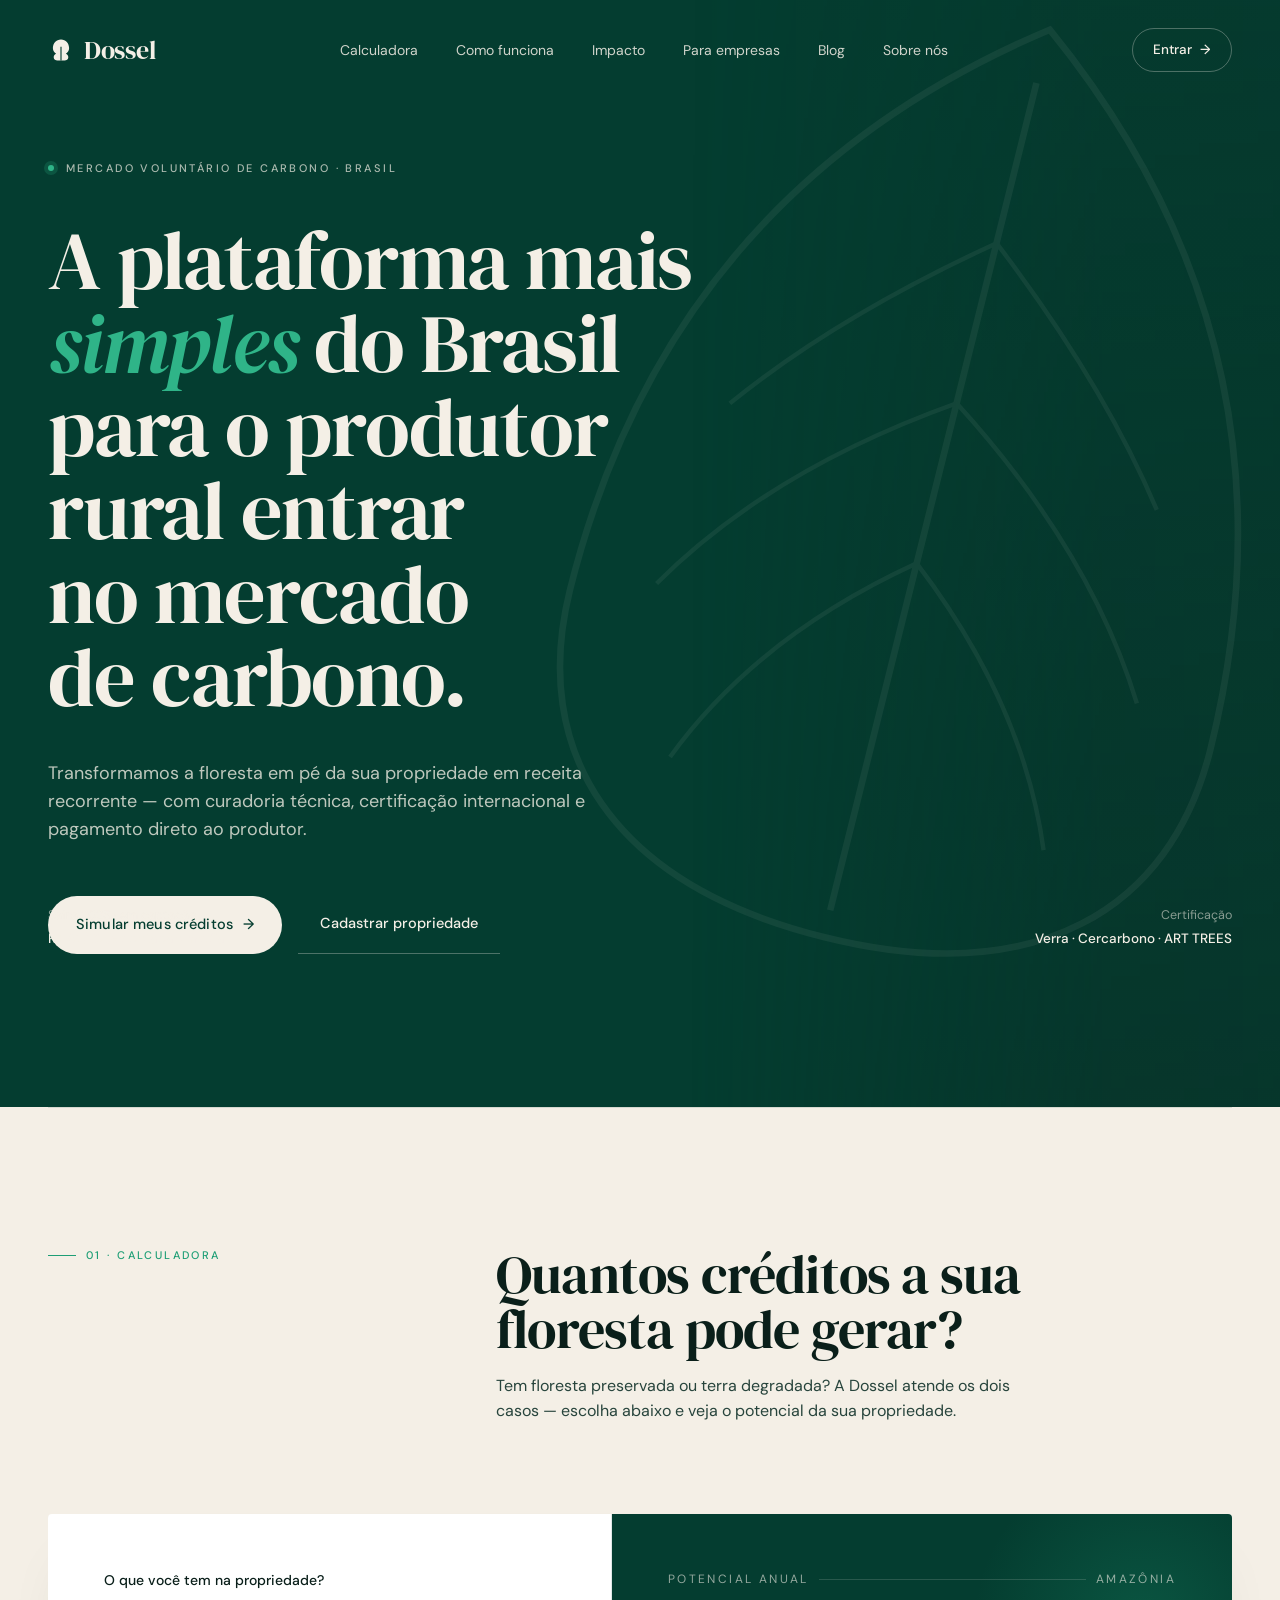
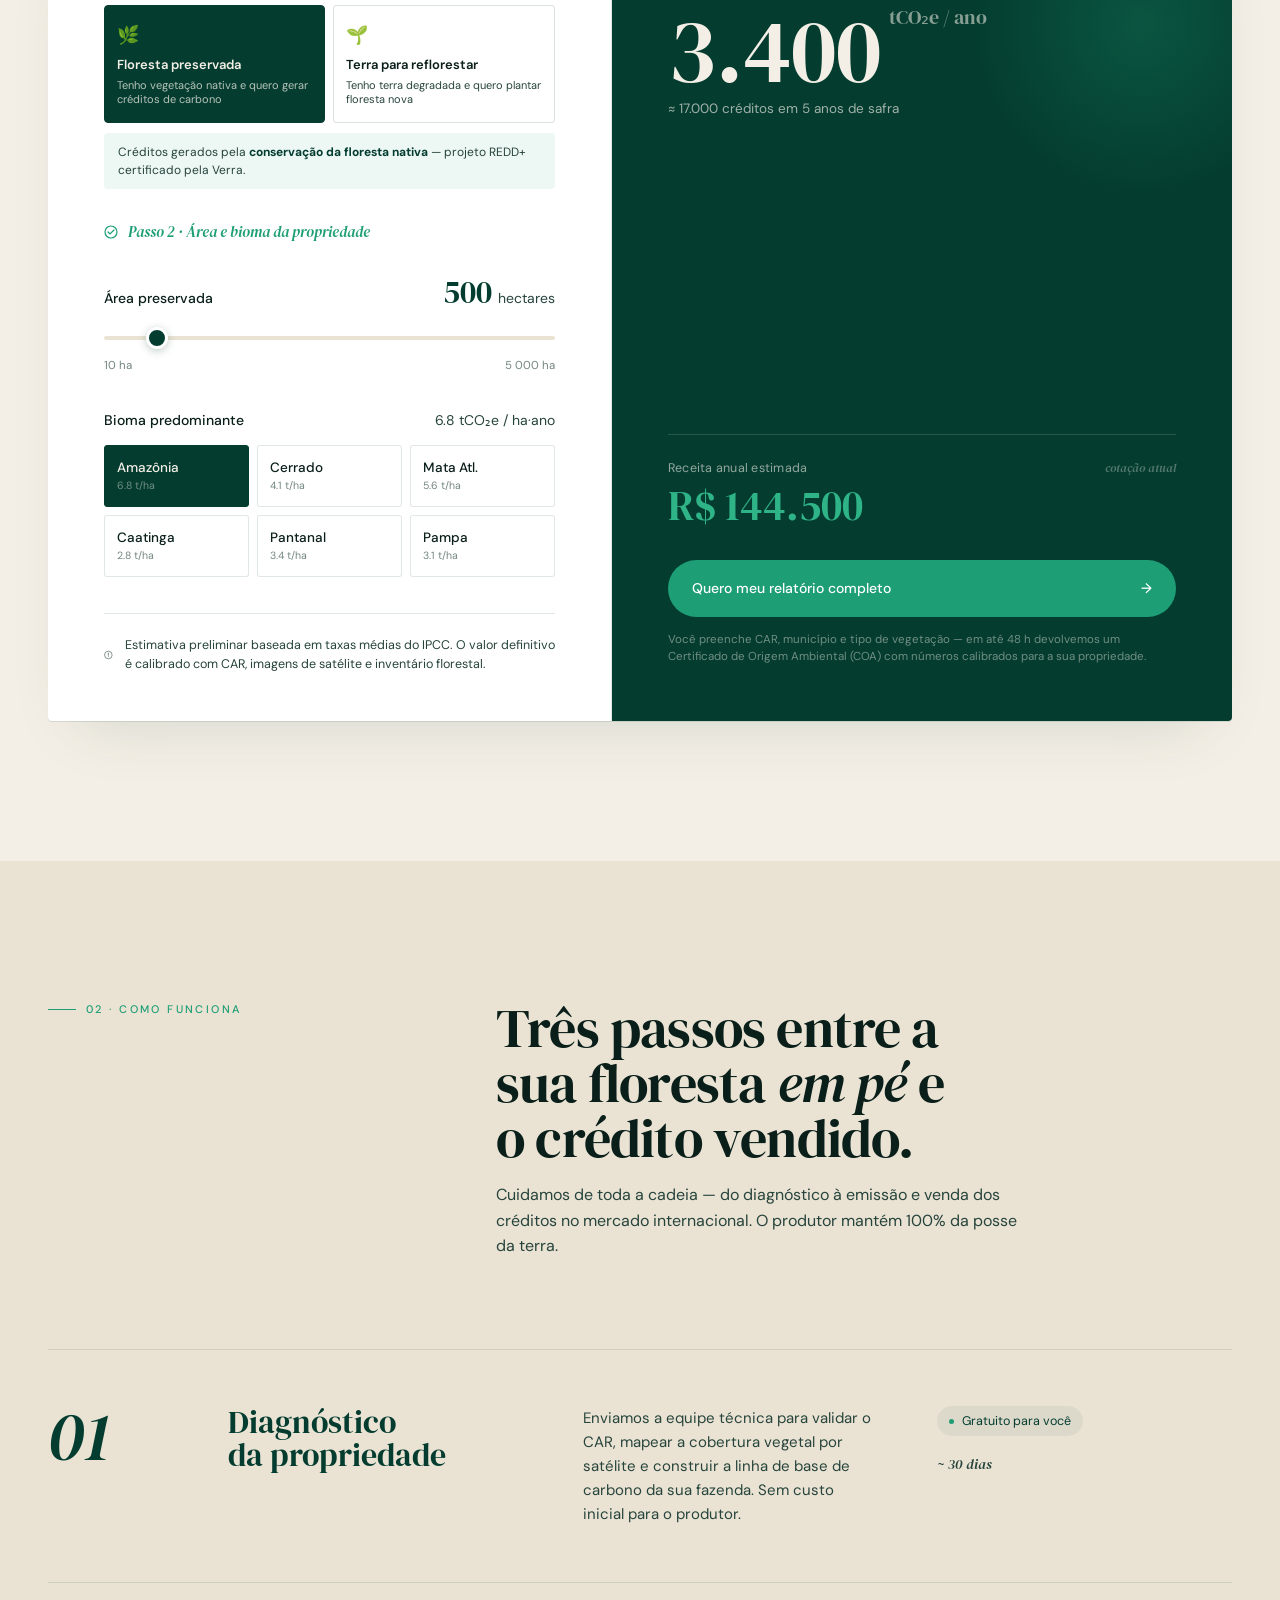
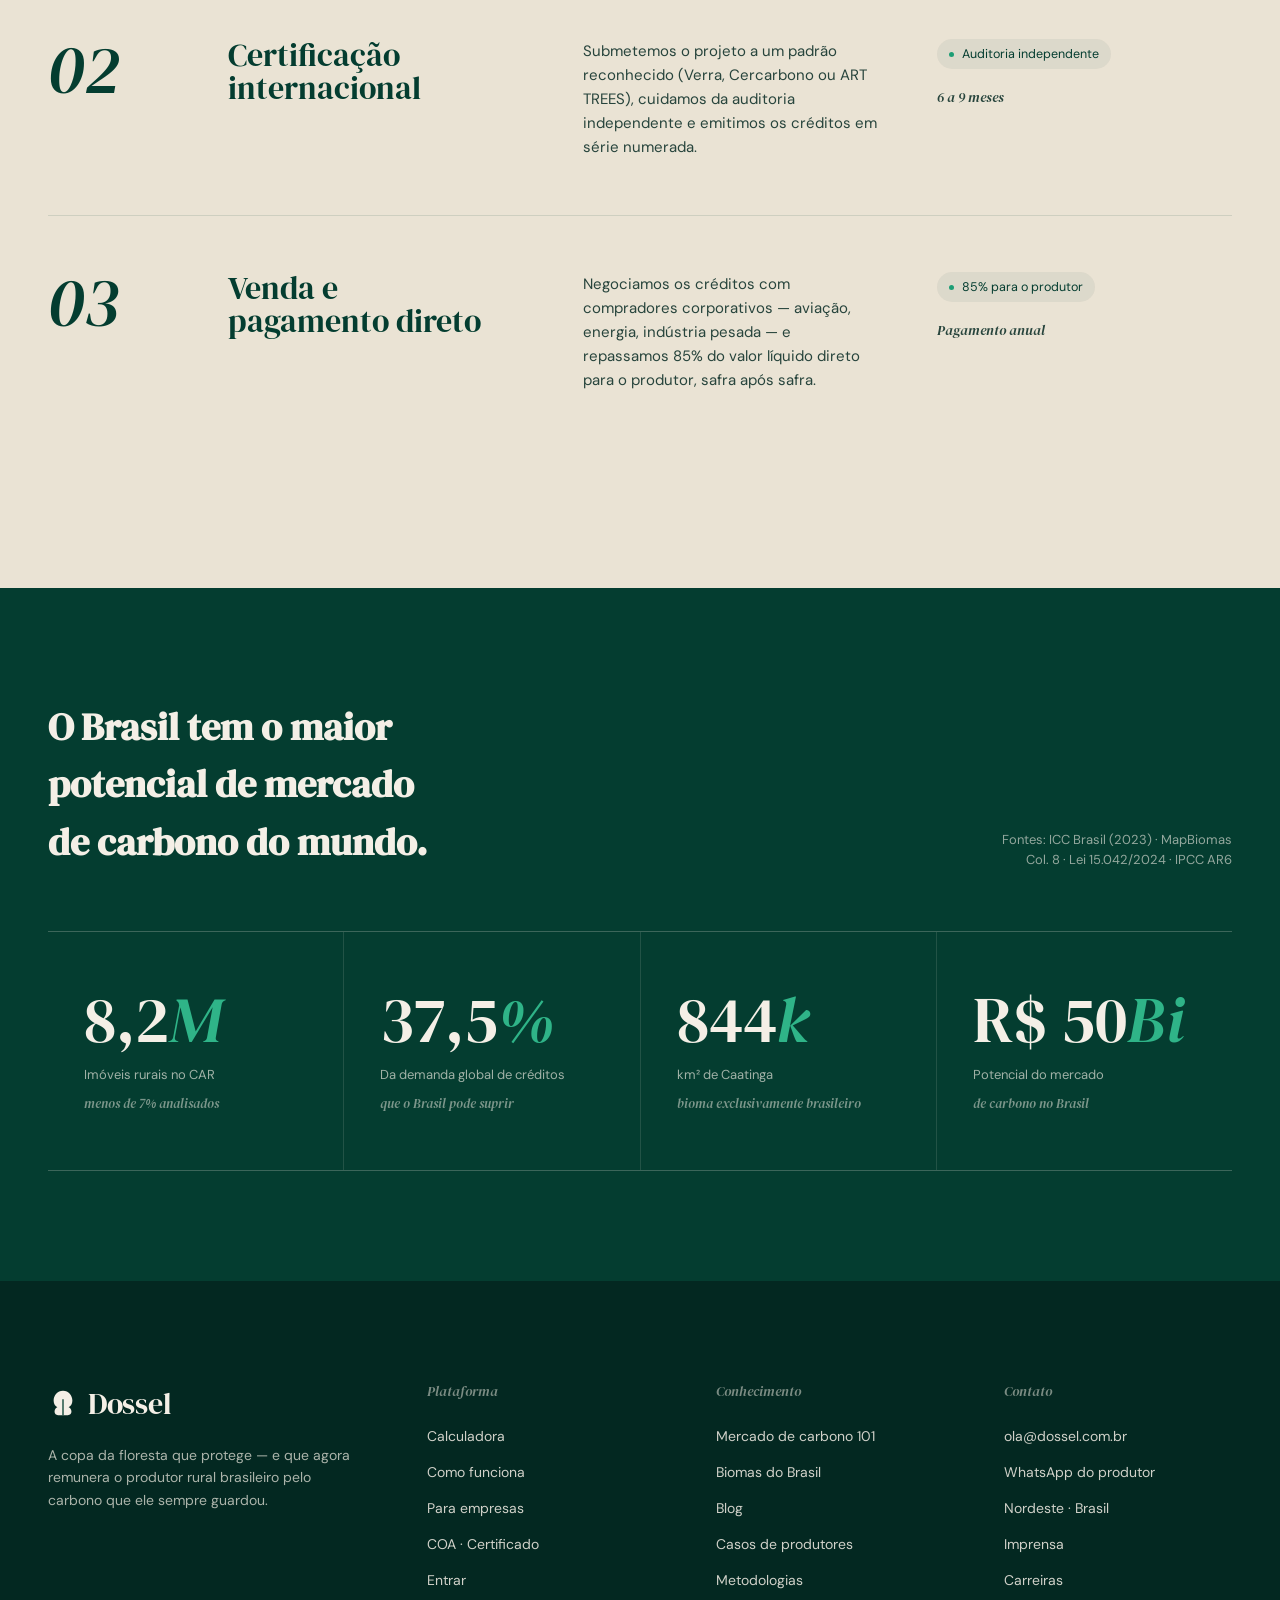
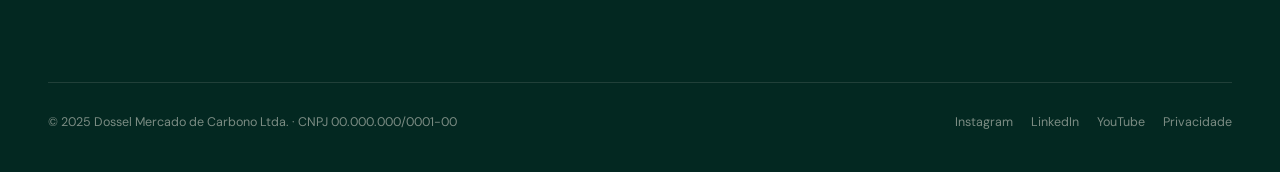
==== index.html @ 740c4f22 "primeiro commit — site completo Dossel" ====
<!doctype html>
<html lang="pt-BR">
  <head>
    <meta charset="utf-8" />
    <meta name="viewport" content="width=device-width,initial-scale=1" />
    <title>Dossel — Mercado de carbono para o produtor rural</title>
    <link rel="preconnect" href="https://fonts.googleapis.com" />
    <link rel="preconnect" href="https://fonts.gstatic.com" crossorigin />
    <link
      href="https://fonts.googleapis.com/css2?family=DM+Serif+Display:ital@0;1&family=DM+Sans:ital,wght@0,300;0,400;0,500;0,600;0,700;1,400&display=swap"
      rel="stylesheet"
    />
    <style>
      :root {
        --forest: #043d30;
        --forest-deep: #032821;
        --moss: #1d9e75;
        --moss-soft: #2fb488;
        --paper: #f4efe6;
        --paper-warm: #eae3d4;
        --ink: #0a1f1a;
        --ink-soft: #27443c;
        --hair: rgba(4, 61, 48, 0.12);
        --hair-light: rgba(244, 239, 230, 0.18);
      }
      * {
        box-sizing: border-box;
        margin: 0;
        padding: 0;
      }
      html,
      body {
        background: var(--paper);
        color: var(--ink);
        font-family: "DM Sans", system-ui, sans-serif;
        -webkit-font-smoothing: antialiased;
        font-size: 16px;
        line-height: 1.5;
      }
      img {
        max-width: 100%;
        display: block;
      }
      a {
        color: inherit;
        text-decoration: none;
      }
      button {
        font: inherit;
        cursor: pointer;
        border: none;
        background: none;
        color: inherit;
      }
      input,
      select {
        font: inherit;
        color: inherit;
      }

      .serif {
        font-family: "DM Serif Display", Georgia, serif;
        font-weight: 400;
        letter-spacing: -0.015em;
        line-height: 1.02;
      }
      .italic {
        font-style: italic;
      }
      .overline {
        font-family: "DM Serif Display", serif;
        font-style: italic;
        font-size: 13px;
        letter-spacing: 0.02em;
        color: var(--ink-soft);
        font-weight: 400;
      }
      .overline-light {
        color: rgba(244, 239, 230, 0.65);
      }
      .eyebrow {
        font-size: 11px;
        letter-spacing: 0.22em;
        text-transform: uppercase;
        font-weight: 500;
      }

      .container {
        max-width: 1280px;
        margin: 0 auto;
        padding: 0 48px;
      }
      @media (max-width: 768px) {
        .container {
          padding: 0 24px;
        }
      }

      /* ─────────── NAV ─────────── */
      nav.top {
        position: absolute;
        top: 0;
        left: 0;
        right: 0;
        z-index: 10;
        padding: 28px 0;
      }
      nav.top .row {
        display: flex;
        align-items: center;
        justify-content: space-between;
        color: var(--paper);
      }
      .brand {
        display: flex;
        align-items: center;
        gap: 10px;
        font-family: "DM Serif Display", serif;
        font-size: 26px;
        letter-spacing: -0.01em;
      }
      .brand svg {
        display: block;
      }
      .nav-links {
        display: flex;
        gap: 38px;
        font-size: 14px;
        font-weight: 400;
        color: rgba(244, 239, 230, 0.85);
      }
      .nav-links a:hover {
        color: var(--paper);
      }
      .nav-cta {
        display: inline-flex;
        align-items: center;
        gap: 8px;
        padding: 11px 20px;
        border: 1px solid rgba(244, 239, 230, 0.3);
        border-radius: 999px;
        font-size: 13.5px;
        font-weight: 500;
        transition: all 0.2s;
      }
      .nav-cta:hover {
        background: var(--paper);
        color: var(--forest);
        border-color: var(--paper);
      }
      @media (max-width: 900px) {
        .nav-links {
          display: none;
        }
      }

      /* ─────────── HERO ─────────── */
      .hero {
        position: relative;
        background: var(--forest);
        color: var(--paper);
        overflow: hidden;
        min-height: 780px;
        padding: 160px 0 110px;
      }
      .hero-leaf {
        position: absolute;
        top: -40px;
        right: -200px;
        width: 1100px;
        height: 1100px;
        opacity: 0.06;
        pointer-events: none;
        transform: rotate(14deg);
      }
      .hero-photo {
        position: absolute;
        right: 0;
        top: 0;
        bottom: 0;
        width: 46%;
        background-image: url("https://images.unsplash.com/photo-1516026672322-bc52d61a55d5?auto=format&fit=crop&w=1400&q=80");
        background-size: cover;
        background-position: center;
        mask-image: linear-gradient(
          90deg,
          transparent 0%,
          rgba(0, 0, 0, 0.35) 25%,
          rgba(0, 0, 0, 0.9) 70%,
          rgba(0, 0, 0, 0.95) 100%
        );
        -webkit-mask-image: linear-gradient(
          90deg,
          transparent 0%,
          rgba(0, 0, 0, 0.35) 25%,
          rgba(0, 0, 0, 0.9) 70%,
          rgba(0, 0, 0, 0.95) 100%
        );
        filter: saturate(0.85) brightness(0.82);
      }
      .hero-photo::after {
        content: "";
        position: absolute;
        inset: 0;
        background: linear-gradient(
          180deg,
          rgba(4, 61, 48, 0.2) 0%,
          rgba(4, 61, 48, 0.55) 100%
        );
      }
      .hero .container {
        position: relative;
        z-index: 2;
      }
      .hero-eyebrow {
        display: flex;
        align-items: center;
        gap: 12px;
        color: rgba(244, 239, 230, 0.7);
        margin-bottom: 42px;
      }
      .hero-eyebrow .dot {
        width: 6px;
        height: 6px;
        border-radius: 50%;
        background: var(--moss-soft);
        box-shadow: 0 0 0 4px rgba(47, 180, 136, 0.2);
      }
      .hero h1 {
        font-size: clamp(44px, 6.4vw, 96px);
        max-width: 16ch;
        text-wrap: balance;
        margin-bottom: 40px;
      }
      .hero h1 em {
        font-style: italic;
        color: var(--moss-soft);
        font-weight: 400;
      }
      .hero-sub {
        max-width: 46ch;
        font-size: 18px;
        line-height: 1.55;
        color: rgba(244, 239, 230, 0.78);
        margin-bottom: 52px;
      }
      .hero-cta-row {
        display: flex;
        gap: 16px;
        align-items: center;
        flex-wrap: wrap;
      }
      .btn-primary {
        display: inline-flex;
        align-items: center;
        gap: 10px;
        background: var(--paper);
        color: var(--forest);
        padding: 18px 28px;
        border-radius: 999px;
        font-size: 14.5px;
        font-weight: 500;
        letter-spacing: 0.01em;
        transition:
          transform 0.2s,
          background 0.2s;
      }
      .btn-primary:hover {
        background: #fff;
        transform: translateY(-1px);
      }
      .btn-ghost {
        display: inline-flex;
        align-items: center;
        gap: 10px;
        padding: 18px 22px;
        color: var(--paper);
        font-size: 14.5px;
        font-weight: 500;
        border-bottom: 1px solid rgba(244, 239, 230, 0.3);
        border-radius: 0;
      }
      .btn-ghost:hover {
        border-bottom-color: var(--paper);
      }

      .hero-meta {
        position: absolute;
        bottom: 48px;
        left: 0;
        right: 0;
        display: flex;
        justify-content: space-between;
        align-items: flex-end;
        color: rgba(244, 239, 230, 0.55);
        font-size: 12.5px;
        z-index: 2;
      }
      .hero-meta .col {
        display: flex;
        flex-direction: column;
        gap: 4px;
      }
      .hero-meta b {
        color: var(--paper);
        font-weight: 500;
        font-size: 13.5px;
      }

      /* ─────────── SECTION CHROME ─────────── */
      section {
        padding: 140px 0;
        position: relative;
      }
      .section-head {
        display: grid;
        grid-template-columns: 1fr 2fr;
        gap: 80px;
        margin-bottom: 90px;
        align-items: start;
      }
      .section-head .eyebrow {
        color: var(--moss);
        display: flex;
        align-items: center;
        gap: 10px;
      }
      .section-head .eyebrow::before {
        content: "";
        width: 28px;
        height: 1px;
        background: var(--moss);
      }
      .section-head h2 {
        font-size: clamp(36px, 4.2vw, 58px);
        max-width: 20ch;
        text-wrap: balance;
      }
      .section-head p {
        color: var(--ink-soft);
        font-size: 16px;
        line-height: 1.6;
        max-width: 48ch;
        margin-top: 16px;
      }
      @media (max-width: 860px) {
        .section-head {
          grid-template-columns: 1fr;
          gap: 24px;
        }
      }

      /* ─────────── CALCULATOR ─────────── */
      .calc-wrap {
        background: var(--paper);
        position: relative;
      }
      .calc-wrap::before {
        content: "";
        position: absolute;
        top: 0;
        left: 48px;
        right: 48px;
        height: 1px;
        background: var(--hair);
      }
      .calc {
        display: grid;
        grid-template-columns: 1fr 1.1fr;
        gap: 0;
        background: #fff;
        border-radius: 4px;
        overflow: hidden;
        box-shadow:
          0 1px 0 var(--hair),
          0 30px 60px -30px rgba(4, 61, 48, 0.15);
      }
      .calc-inputs {
        padding: 56px 56px 48px;
        border-right: 1px solid var(--hair);
      }
      .calc-inputs .step {
        display: flex;
        align-items: center;
        gap: 10px;
        color: var(--moss);
        margin-bottom: 32px;
      }
      .calc-inputs .step span {
        font-family: "DM Serif Display", serif;
        font-style: italic;
        font-size: 15px;
      }

      .field {
        margin-bottom: 36px;
      }
      .field label {
        display: flex;
        justify-content: space-between;
        align-items: baseline;
        margin-bottom: 14px;
      }
      .field label .name {
        font-size: 14px;
        color: var(--ink);
        font-weight: 500;
      }
      .field label .val {
        font-family: "DM Serif Display", serif;
        font-size: 32px;
        color: var(--forest);
        line-height: 1;
      }
      .field label .val small {
        font-size: 14px;
        color: var(--ink-soft);
        margin-left: 6px;
        font-family: "DM Sans", sans-serif;
        font-weight: 400;
      }

      input[type="range"] {
        -webkit-appearance: none;
        appearance: none;
        width: 100%;
        height: 4px;
        background: var(--paper-warm);
        border-radius: 999px;
        outline: none;
      }
      input[type="range"]::-webkit-slider-thumb {
        -webkit-appearance: none;
        appearance: none;
        width: 22px;
        height: 22px;
        border-radius: 50%;
        background: var(--forest);
        border: 3px solid #fff;
        box-shadow: 0 2px 8px rgba(4, 61, 48, 0.25);
        cursor: pointer;
        transition: transform 0.15s;
      }
      input[type="range"]::-webkit-slider-thumb:hover {
        transform: scale(1.1);
      }
      input[type="range"]::-moz-range-thumb {
        width: 22px;
        height: 22px;
        border-radius: 50%;
        background: var(--forest);
        border: 3px solid #fff;
        box-shadow: 0 2px 8px rgba(4, 61, 48, 0.25);
        cursor: pointer;
      }

      .bioma-grid {
        display: grid;
        grid-template-columns: repeat(3, 1fr);
        gap: 8px;
      }
      .bioma {
        padding: 14px 12px;
        border: 1px solid var(--hair);
        border-radius: 3px;
        text-align: left;
        font-size: 13px;
        color: var(--ink-soft);
        display: flex;
        flex-direction: column;
        gap: 6px;
        align-items: flex-start;
        line-height: 1.2;
        transition: all 0.15s;
        background: #fff;
      }
      .bioma .nm {
        font-weight: 500;
        color: var(--ink);
        font-size: 13.5px;
        line-height: 1.15;
      }
      .bioma .rt {
        font-size: 10.5px;
        color: var(--ink-soft);
        opacity: 0.65;
        line-height: 1;
      }
      .bioma:hover {
        border-color: var(--forest);
      }
      .bioma.active {
        background: var(--forest);
        color: var(--paper);
        border-color: var(--forest);
      }
      .bioma.active .nm {
        color: var(--paper);
      }
      .bioma.active .rt {
        color: rgba(244, 239, 230, 0.7);
      }

      .calc-result {
        padding: 56px;
        background: var(--forest);
        color: var(--paper);
        display: flex;
        flex-direction: column;
        justify-content: space-between;
        position: relative;
        overflow: hidden;
      }
      .calc-result::before {
        content: "";
        position: absolute;
        top: -60px;
        right: -80px;
        width: 340px;
        height: 340px;
        border-radius: 50%;
        background: radial-gradient(
          circle,
          rgba(29, 158, 117, 0.25) 0%,
          transparent 70%
        );
      }
      .result-label {
        display: flex;
        align-items: center;
        gap: 10px;
        color: rgba(244, 239, 230, 0.6);
        font-size: 12px;
        letter-spacing: 0.2em;
        text-transform: uppercase;
        margin-bottom: 20px;
        position: relative;
      }
      .result-label .ln {
        flex: 1;
        height: 1px;
        background: rgba(244, 239, 230, 0.15);
      }
      .big-num {
        font-family: "DM Serif Display", serif;
        font-size: clamp(64px, 7vw, 104px);
        line-height: 0.95;
        margin-bottom: 6px;
        position: relative;
      }
      .big-num .unit {
        font-size: 20px;
        color: rgba(244, 239, 230, 0.55);
        margin-left: 8px;
        vertical-align: top;
        letter-spacing: 0;
      }
      .result-sub {
        font-size: 13.5px;
        color: rgba(244, 239, 230, 0.65);
        margin-bottom: 40px;
        position: relative;
      }
      .result-revenue {
        border-top: 1px solid rgba(244, 239, 230, 0.15);
        padding-top: 24px;
        margin-bottom: 32px;
        position: relative;
        display: flex;
        flex-direction: column;
        gap: 4px;
      }
      .result-revenue .k {
        font-size: 12.5px;
        color: rgba(244, 239, 230, 0.6);
        letter-spacing: 0.02em;
        display: flex;
        justify-content: space-between;
        align-items: baseline;
        gap: 12px;
      }
      .result-revenue .k em {
        font-family: "DM Serif Display", serif;
        font-style: italic;
        opacity: 0.55;
        font-size: 12px;
        letter-spacing: 0;
      }
      .result-revenue .v {
        font-family: "DM Serif Display", serif;
        font-size: 42px;
        color: var(--moss-soft);
        white-space: nowrap;
        line-height: 1.1;
      }
      .result-cta {
        display: flex;
        align-items: center;
        justify-content: space-between;
        padding: 18px 24px;
        background: var(--moss);
        color: #fff;
        border-radius: 999px;
        font-size: 14px;
        font-weight: 500;
        transition: all 0.2s;
        position: relative;
      }
      .result-cta:hover {
        background: var(--moss-soft);
      }
      .result-cta .arrow {
        transition: transform 0.2s;
      }
      .result-cta:hover .arrow {
        transform: translateX(4px);
      }
      .result-note {
        font-size: 11.5px;
        color: rgba(244, 239, 230, 0.45);
        margin-top: 14px;
        position: relative;
        line-height: 1.5;
      }

      @media (max-width: 860px) {
        .calc {
          grid-template-columns: 1fr;
        }
        .calc-inputs {
          border-right: none;
          border-bottom: 1px solid var(--hair);
          padding: 40px;
        }
        .calc-result {
          padding: 40px;
        }
      }

      /* ─────────── HOW IT WORKS ─────────── */
      .how {
        background: var(--paper-warm);
        color: var(--ink);
      }
      .steps {
        border-top: 1px solid var(--hair);
      }
      .step-row {
        display: grid;
        grid-template-columns: 120px 1fr 1fr 1fr;
        gap: 60px;
        padding: 56px 0;
        border-bottom: 1px solid var(--hair);
        align-items: start;
      }
      .step-num {
        font-family: "DM Serif Display", serif;
        font-size: 68px;
        color: var(--forest);
        line-height: 0.9;
        font-style: italic;
      }
      .step-title {
        font-family: "DM Serif Display", serif;
        font-size: 32px;
        line-height: 1.05;
        color: var(--forest);
        text-wrap: balance;
      }
      .step-body {
        color: var(--ink-soft);
        font-size: 15px;
        line-height: 1.6;
        max-width: 42ch;
      }
      .step-meta {
        display: flex;
        flex-direction: column;
        gap: 14px;
      }
      .step-meta .chip {
        display: inline-flex;
        align-items: center;
        gap: 8px;
        font-size: 12.5px;
        color: var(--forest);
        padding: 6px 12px;
        background: rgba(4, 61, 48, 0.06);
        border-radius: 999px;
        align-self: flex-start;
      }
      .step-meta .chip .dt {
        width: 5px;
        height: 5px;
        border-radius: 50%;
        background: var(--moss);
      }
      .step-meta .duration {
        font-family: "DM Serif Display", serif;
        font-style: italic;
        color: var(--ink-soft);
        font-size: 14px;
        margin-top: 4px;
      }
      @media (max-width: 900px) {
        .step-row {
          grid-template-columns: 80px 1fr;
          gap: 24px;
          padding: 40px 0;
        }
        .step-num {
          font-size: 54px;
        }
        .step-body,
        .step-meta {
          grid-column: 2;
        }
      }

      /* ─────────── STATS ─────────── */
      .stats {
        background: var(--forest);
        color: var(--paper);
        padding: 110px 0;
      }
      .stats .inner {
        display: grid;
        grid-template-columns: repeat(4, 1fr);
        gap: 1px;
        background: rgba(244, 239, 230, 0.12);
        border-top: 1px solid rgba(244, 239, 230, 0.12);
        border-bottom: 1px solid rgba(244, 239, 230, 0.12);
      }
      .stat {
        padding: 56px 36px;
        background: var(--forest);
        display: flex;
        flex-direction: column;
        gap: 8px;
      }
      .stat .num {
        font-family: "DM Serif Display", serif;
        font-size: clamp(48px, 5vw, 76px);
        line-height: 1;
        color: var(--paper);
      }
      .stat .num .pl {
        color: var(--moss-soft);
        font-style: italic;
      }
      .stat .lbl {
        font-size: 13px;
        color: rgba(244, 239, 230, 0.65);
        margin-top: 6px;
        line-height: 1.45;
      }
      .stat .sub {
        font-family: "DM Serif Display", serif;
        font-style: italic;
        font-size: 13px;
        color: rgba(244, 239, 230, 0.5);
        margin-top: 2px;
      }
      .stats-head {
        display: flex;
        justify-content: space-between;
        align-items: flex-end;
        margin-bottom: 60px;
        color: var(--paper);
      }
      .stats-head h3 {
        font-family: "DM Serif Display", serif;
        font-size: clamp(28px, 3vw, 42px);
        max-width: 20ch;
      }
      .stats-head .right {
        font-size: 13px;
        color: rgba(244, 239, 230, 0.6);
        text-align: right;
        max-width: 28ch;
        line-height: 1.55;
      }
      @media (max-width: 860px) {
        .stats .inner {
          grid-template-columns: repeat(2, 1fr);
        }
        .stats-head {
          flex-direction: column;
          gap: 20px;
          align-items: flex-start;
        }
        .stats-head .right {
          text-align: left;
        }
      }

      /* ─────────── FOOTER ─────────── */
      footer {
        background: var(--forest-deep);
        color: var(--paper);
        padding: 100px 0 40px;
        position: relative;
        overflow: hidden;
      }
      .foot-grid {
        display: grid;
        grid-template-columns: 1.4fr 1fr 1fr 1fr;
        gap: 60px;
        margin-bottom: 90px;
      }
      .foot-grid h5 {
        font-family: "DM Serif Display", serif;
        font-style: italic;
        font-size: 14px;
        color: rgba(244, 239, 230, 0.5);
        margin-bottom: 22px;
        font-weight: 400;
      }
      .foot-grid ul {
        list-style: none;
        display: flex;
        flex-direction: column;
        gap: 12px;
      }
      .foot-grid a {
        font-size: 14px;
        color: rgba(244, 239, 230, 0.85);
      }
      .foot-grid a:hover {
        color: var(--moss-soft);
      }
      .foot-about p {
        font-size: 14px;
        color: rgba(244, 239, 230, 0.7);
        line-height: 1.6;
        max-width: 32ch;
        margin-top: 18px;
      }
      .wordmark {
        font-family: "DM Serif Display", serif;
        font-size: clamp(120px, 22vw, 320px);
        line-height: 0.85;
        letter-spacing: -0.04em;
        color: var(--paper);
        margin: 0 0 40px;
        user-select: none;
      }
      .wordmark em {
        font-style: italic;
        color: var(--moss);
      }
      .foot-bar {
        display: flex;
        justify-content: space-between;
        align-items: center;
        padding-top: 30px;
        border-top: 1px solid rgba(244, 239, 230, 0.12);
        font-size: 12.5px;
        color: rgba(244, 239, 230, 0.5);
        flex-wrap: wrap;
        gap: 16px;
      }
      .foot-bar .socials {
        display: flex;
        gap: 18px;
      }
      .foot-bar .socials a:hover {
        color: var(--paper);
      }
      @media (max-width: 900px) {
        .foot-grid {
          grid-template-columns: 1fr 1fr;
          gap: 40px;
        }
      }

      /* misc */
      .arrow {
        display: inline-block;
        transition: transform 0.2s;
      }
    </style>
  </head>
  <body>
    <!-- ─────────── NAV ─────────── -->
    <nav class="top">
      <div class="container row">
        <a href="#" class="brand" aria-label="Dossel">
          <svg
            width="26"
            height="26"
            viewBox="0 0 32 32"
            fill="none"
            aria-hidden="true"
          >
            <path
              d="M16 3C10 3 6 8 6 13.5c0 3.5 2 6 4 7-1.5.5-3 2-3 4.5 0 3 2.5 4 4.5 4h9c2 0 4.5-1 4.5-4 0-2.5-1.5-4-3-4.5 2-1 4-3.5 4-7C26 8 22 3 16 3Z"
              fill="#F4EFE6"
            />
            <path d="M16 12v17" stroke="#043D30" stroke-width="1.4" />
          </svg>
          Dossel
        </a>
        <div class="nav-links">
          <a href="#calculadora">Calculadora</a>
          <a href="como-funciona.html">Como funciona</a>
          <a href="impacto.html">Impacto</a>
          <a href="para-empresas.html">Para empresas</a>
          <a href="blog.html">Blog</a>
          <a href="sobre-nos.html">Sobre nós</a>
        </div>
        <a href="https://wa.me/5588982261897" class="nav-cta"
          >Entrar <span aria-hidden="true">→</span></a
        >
      </div>
    </nav>

    <!-- ─────────── HERO ─────────── -->
    <header class="hero">
      <div class="hero-photo" aria-hidden="true"></div>
      <svg class="hero-leaf" viewBox="0 0 200 200" aria-hidden="true">
        <path
          d="M100 10 C60 40 40 80 40 130 C40 160 60 180 100 180 C140 180 160 160 160 130 C160 80 140 40 100 10 Z M100 20 L100 175"
          stroke="#F4EFE6"
          stroke-width="1.2"
          fill="none"
        />
        <path
          d="M100 50 Q75 70 60 90 M100 80 Q70 100 55 125 M100 110 Q75 130 65 155 M100 50 Q125 70 140 90 M100 80 Q130 100 145 125 M100 110 Q125 130 135 155"
          stroke="#F4EFE6"
          stroke-width=".8"
          fill="none"
        />
      </svg>

      <div class="container">
        <div class="hero-eyebrow">
          <span class="dot"></span>
          <span class="eyebrow">Mercado voluntário de carbono · Brasil</span>
        </div>
        <h1 class="serif">
          A plataforma mais <em>simples</em> do Brasil para o produtor rural
          entrar no mercado de carbono.
        </h1>
        <p class="hero-sub">
          Transformamos a floresta em pé da sua propriedade em receita
          recorrente — com curadoria técnica, certificação internacional e
          pagamento direto ao produtor.
        </p>
        <div class="hero-cta-row">
          <a href="#calculadora" class="btn-primary"
            >Simular meus créditos <span class="arrow">→</span></a
          >
          <a href="#" class="btn-ghost">Cadastrar propriedade</a>
        </div>
      </div>

      <div class="container hero-meta">
        <div class="col">
          <span>Safra 2025 · em captação</span>
          <b>R$ 82/tCO₂e cotação média</b>
        </div>
        <div class="col" style="text-align: right">
          <span>Certificação</span>
          <b>Verra · Cercarbono · ART TREES</b>
        </div>
      </div>
    </header>

    <!-- ─────────── CALCULATOR ─────────── -->
    <section id="calculadora" class="calc-wrap">
      <div class="container">
        <div class="section-head">
          <div class="eyebrow">01 · Calculadora</div>
          <div>
            <h2 class="serif">Quantos créditos a sua floresta pode gerar?</h2>
            <p>
              Tem floresta preservada ou terra degradada? A Dossel atende os
              dois casos — escolha abaixo e veja o potencial da sua propriedade.
            </p>
          </div>
        </div>

        <div class="calc">
          <div class="calc-inputs">
            <!-- Seletor de modalidade -->
            <div class="field" style="margin-bottom: 32px">
              <div
                style="
                  font-size: 14px;
                  font-weight: 500;
                  color: var(--ink);
                  margin-bottom: 14px;
                "
              >
                O que você tem na propriedade?
              </div>
              <div
                style="display: grid; grid-template-columns: 1fr 1fr; gap: 8px"
              >
                <button
                  id="modo-preservacao"
                  onclick="setModo('preservacao')"
                  style="
                    padding: 16px 12px;
                    border: 1.5px solid var(--forest);
                    border-radius: 4px;
                    background: var(--forest);
                    color: var(--paper);
                    text-align: left;
                    cursor: pointer;
                    transition: all 0.2s;
                  "
                >
                  <div style="font-size: 18px; margin-bottom: 6px">🌿</div>
                  <div
                    style="
                      font-size: 13px;
                      font-weight: 600;
                      margin-bottom: 3px;
                    "
                  >
                    Floresta preservada
                  </div>
                  <div style="font-size: 11px; opacity: 0.75; line-height: 1.3">
                    Tenho vegetação nativa e quero gerar créditos de carbono
                  </div>
                </button>
                <button
                  id="modo-reflorestamento"
                  onclick="setModo('reflorestamento')"
                  style="
                    padding: 16px 12px;
                    border: 1.5px solid rgba(4, 61, 48, 0.15);
                    border-radius: 4px;
                    background: #fff;
                    color: var(--ink);
                    text-align: left;
                    cursor: pointer;
                    transition: all 0.2s;
                  "
                >
                  <div style="font-size: 18px; margin-bottom: 6px">🌱</div>
                  <div
                    style="
                      font-size: 13px;
                      font-weight: 600;
                      margin-bottom: 3px;
                    "
                  >
                    Terra para reflorestar
                  </div>
                  <div
                    style="
                      font-size: 11px;
                      color: var(--ink-soft);
                      line-height: 1.3;
                    "
                  >
                    Tenho terra degradada e quero plantar floresta nova
                  </div>
                </button>
              </div>
              <div
                id="modo-info"
                style="
                  margin-top: 10px;
                  padding: 10px 14px;
                  background: rgba(29, 158, 117, 0.08);
                  border-radius: 4px;
                  font-size: 12px;
                  color: var(--ink-soft);
                  line-height: 1.5;
                "
              >
                Créditos gerados pela
                <strong style="color: var(--forest)"
                  >conservação da floresta nativa</strong
                >
                — projeto REDD+ certificado pela Verra.
              </div>
            </div>

            <div class="step">
              <svg width="14" height="14" viewBox="0 0 14 14" fill="none">
                <circle
                  cx="7"
                  cy="7"
                  r="6"
                  stroke="#1D9E75"
                  stroke-width="1.2"
                />
                <path
                  d="M4 7l2 2 4-4"
                  stroke="#1D9E75"
                  stroke-width="1.2"
                  fill="none"
                  stroke-linecap="round"
                />
              </svg>
              <span id="passo-label"
                >Passo 2 · Área e bioma da propriedade</span
              >
            </div>

            <div class="field">
              <label>
                <span class="name" id="area-label">Área preservada</span>
                <span class="val" id="hectVal">500<small>hectares</small></span>
              </label>
              <input
                type="range"
                id="hect"
                min="10"
                max="5000"
                step="10"
                value="500"
              />
              <div
                style="
                  display: flex;
                  justify-content: space-between;
                  font-size: 11.5px;
                  color: var(--ink-soft);
                  margin-top: 10px;
                  opacity: 0.65;
                "
              >
                <span>10 ha</span><span>5 000 ha</span>
              </div>
            </div>

            <div class="field">
              <label>
                <span class="name">Bioma predominante</span>
                <span
                  class="val"
                  style="
                    font-size: 14px;
                    font-family: &quot;DM Sans&quot;;
                    color: var(--ink-soft);
                  "
                  id="biomeRate"
                  >6.8 tCO₂e / ha·ano</span
                >
              </label>
              <div class="bioma-grid" role="radiogroup">
                <button
                  class="bioma active"
                  data-rate="6.8"
                  data-rrate="4.5"
                  data-name="Amazônia"
                >
                  <span class="nm">Amazônia</span
                  ><span class="rt" id="rt-amazonia">6.8 t/ha</span>
                </button>
                <button
                  class="bioma"
                  data-rate="4.1"
                  data-rrate="2.8"
                  data-name="Cerrado"
                >
                  <span class="nm">Cerrado</span
                  ><span class="rt">4.1 t/ha</span>
                </button>
                <button
                  class="bioma"
                  data-rate="5.6"
                  data-rrate="3.8"
                  data-name="Mata Atlântica"
                >
                  <span class="nm">Mata Atl.</span
                  ><span class="rt">5.6 t/ha</span>
                </button>
                <button
                  class="bioma"
                  data-rate="2.8"
                  data-rrate="1.8"
                  data-name="Caatinga"
                >
                  <span class="nm">Caatinga</span
                  ><span class="rt">2.8 t/ha</span>
                </button>
                <button
                  class="bioma"
                  data-rate="3.4"
                  data-rrate="2.5"
                  data-name="Pantanal"
                >
                  <span class="nm">Pantanal</span
                  ><span class="rt">3.4 t/ha</span>
                </button>
                <button
                  class="bioma"
                  data-rate="3.1"
                  data-rrate="1.5"
                  data-name="Pampa"
                >
                  <span class="nm">Pampa</span><span class="rt">3.1 t/ha</span>
                </button>
              </div>
            </div>

            <div
              style="
                display: flex;
                align-items: center;
                gap: 12px;
                border-top: 1px solid var(--hair);
                margin-top: 8px;
                padding-top: 22px;
              "
            >
              <svg
                width="16"
                height="16"
                viewBox="0 0 16 16"
                fill="none"
                aria-hidden="true"
              >
                <circle cx="8" cy="8" r="7" stroke="#27443C" stroke-width="1" />
                <path
                  d="M8 4.5v4M8 11h.01"
                  stroke="#27443C"
                  stroke-width="1.2"
                  stroke-linecap="round"
                />
              </svg>
              <p
                style="
                  font-size: 12.5px;
                  color: var(--ink-soft);
                  line-height: 1.5;
                "
                id="disclaimer-txt"
              >
                Estimativa preliminar baseada em taxas médias do IPCC. O valor
                definitivo é calibrado com CAR, imagens de satélite e inventário
                florestal.
              </p>
            </div>
          </div>

          <div class="calc-result">
            <div>
              <div class="result-label">
                <span id="result-modo-label">Potencial anual</span
                ><span class="ln"></span><span id="biomeBadge">Amazônia</span>
              </div>
              <div class="big-num">
                <span id="credits">3.400</span
                ><span class="unit">tCO₂e / ano</span>
              </div>
              <div class="result-sub" id="result-sub-txt">
                ≈ <span id="credits5yr">17.000</span> créditos em 5 anos de
                safra
              </div>
            </div>

            <div>
              <div class="result-revenue">
                <span class="k"
                  ><span id="receita-label">Receita anual estimada</span
                  ><em>cotação atual</em></span
                >
                <span class="v" id="revenue">R$ 278.800</span>
              </div>
              <a
                href="#"
                class="result-cta"
                onclick="
                  abrirContato();
                  return false;
                "
              >
                Quero meu relatório completo <span class="arrow">→</span>
              </a>
              <p class="result-note" id="result-note-txt">
                Você preenche CAR, município e tipo de vegetação — em até 48 h
                devolvemos um Certificado de Origem Ambiental (COA) com números
                calibrados para a sua propriedade.
              </p>
            </div>
          </div>
        </div>
      </div>
    </section>

    <!-- ─────────── HOW IT WORKS ─────────── -->
    <section id="como-funciona" class="how">
      <div class="container">
        <div class="section-head">
          <div class="eyebrow">02 · Como funciona</div>
          <div>
            <h2 class="serif">
              Três passos entre a sua floresta <em class="italic">em pé</em> e o
              crédito vendido.
            </h2>
            <p>
              Cuidamos de toda a cadeia — do diagnóstico à emissão e venda dos
              créditos no mercado internacional. O produtor mantém 100% da posse
              da terra.
            </p>
          </div>
        </div>

        <div class="steps">
          <div class="step-row">
            <div class="step-num italic">01</div>
            <div class="step-title">Diagnóstico<br />da propriedade</div>
            <div class="step-body">
              Enviamos a equipe técnica para validar o CAR, mapear a cobertura
              vegetal por satélite e construir a linha de base de carbono da sua
              fazenda. Sem custo inicial para o produtor.
            </div>
            <div class="step-meta">
              <span class="chip"
                ><span class="dt"></span> Gratuito para você</span
              >
              <span class="duration italic">~ 30 dias</span>
            </div>
          </div>

          <div class="step-row">
            <div class="step-num italic">02</div>
            <div class="step-title">Certificação<br />internacional</div>
            <div class="step-body">
              Submetemos o projeto a um padrão reconhecido (Verra, Cercarbono ou
              ART TREES), cuidamos da auditoria independente e emitimos os
              créditos em série numerada.
            </div>
            <div class="step-meta">
              <span class="chip"
                ><span class="dt"></span> Auditoria independente</span
              >
              <span class="duration italic">6 a 9 meses</span>
            </div>
          </div>

          <div class="step-row" style="border-bottom: none">
            <div class="step-num italic">03</div>
            <div class="step-title">Venda e<br />pagamento direto</div>
            <div class="step-body">
              Negociamos os créditos com compradores corporativos — aviação,
              energia, indústria pesada — e repassamos 85% do valor líquido
              direto para o produtor, safra após safra.
            </div>
            <div class="step-meta">
              <span class="chip"
                ><span class="dt"></span> 85% para o produtor</span
              >
              <span class="duration italic">Pagamento anual</span>
            </div>
          </div>
        </div>
      </div>
    </section>

    <!-- ─────────── STATS ─────────── -->
    <section id="impacto" class="stats">
      <div class="container">
        <div class="stats-head">
          <h3>
            O Brasil tem o maior potencial de mercado de carbono do mundo.
          </h3>
          <div class="right">
            Fontes: ICC Brasil (2023) · MapBiomas Col. 8 · Lei 15.042/2024 ·
            IPCC AR6
          </div>
        </div>
        <div class="inner">
          <div class="stat">
            <div class="num">8,2<span class="pl italic">M</span></div>
            <div class="lbl">Imóveis rurais no CAR</div>
            <div class="sub italic">menos de 7% analisados</div>
          </div>
          <div class="stat">
            <div class="num">37,5<span class="pl italic">%</span></div>
            <div class="lbl">Da demanda global de créditos</div>
            <div class="sub italic">que o Brasil pode suprir</div>
          </div>
          <div class="stat">
            <div class="num">844<span class="pl italic">k</span></div>
            <div class="lbl">km² de Caatinga</div>
            <div class="sub italic">bioma exclusivamente brasileiro</div>
          </div>
          <div class="stat">
            <div class="num">R$ 50<span class="pl italic">Bi</span></div>
            <div class="lbl">Potencial do mercado</div>
            <div class="sub italic">de carbono no Brasil</div>
          </div>
        </div>
      </div>
    </section>

    <!-- ─────────── FOOTER ─────────── -->
    <footer>
      <div class="container">
        <div class="foot-grid">
          <div class="foot-about">
            <div class="brand" style="font-size: 30px">
              <svg
                width="30"
                height="30"
                viewBox="0 0 32 32"
                fill="none"
                aria-hidden="true"
              >
                <path
                  d="M16 3C10 3 6 8 6 13.5c0 3.5 2 6 4 7-1.5.5-3 2-3 4.5 0 3 2.5 4 4.5 4h9c2 0 4.5-1 4.5-4 0-2.5-1.5-4-3-4.5 2-1 4-3.5 4-7C26 8 22 3 16 3Z"
                  fill="#F4EFE6"
                />
                <path d="M16 12v17" stroke="#043D30" stroke-width="1.4" />
              </svg>
              Dossel
            </div>
            <p>
              A copa da floresta que protege — e que agora remunera o produtor
              rural brasileiro pelo carbono que ele sempre guardou.
            </p>
          </div>
          <div>
            <h5>Plataforma</h5>
            <ul>
              <li><a href="#calculadora">Calculadora</a></li>
              <li><a href="como-funciona.html">Como funciona</a></li>
              <li><a href="para-empresas.html">Para empresas</a></li>
              <li><a href="#">COA · Certificado</a></li>
              <li><a href="https://wa.me/5588982261897">Entrar</a></li>
            </ul>
          </div>
          <div>
            <h5>Conhecimento</h5>
            <ul>
              <li><a href="blog.html">Mercado de carbono 101</a></li>
              <li><a href="blog.html">Biomas do Brasil</a></li>
              <li><a href="blog.html">Blog</a></li>
              <li><a href="blog.html">Casos de produtores</a></li>
              <li><a href="blog.html">Metodologias</a></li>
            </ul>
          </div>
          <div>
            <h5>Contato</h5>
            <ul>
              <li><a href="mailto:ola@dossel.com.br">ola@dossel.com.br</a></li>
              <li>
                <a href="https://wa.me/5588982261897">WhatsApp do produtor</a>
              </li>
              <li><a href="#">Nordeste · Brasil</a></li>
              <li><a href="#">Imprensa</a></li>
              <li><a href="#">Carreiras</a></li>
            </ul>
          </div>
        </div>

        <div class="foot-bar">
          <div>
            © 2025 Dossel Mercado de Carbono Ltda. · CNPJ 00.000.000/0001-00
          </div>
          <div class="socials">
            <a href="#">Instagram</a>
            <a href="#">LinkedIn</a>
            <a href="#">YouTube</a>
            <a href="#">Privacidade</a>
          </div>
        </div>
      </div>
    </footer>

    <!-- ─────────── MODAL CONTATO ─────────── -->
    <div
      id="modal-overlay"
      style="
        display: none;
        position: fixed;
        inset: 0;
        z-index: 999;
        background: rgba(4, 61, 48, 0.75);
        backdrop-filter: blur(8px);
        align-items: center;
        justify-content: center;
        padding: 24px;
      "
      onclick="if (event.target === this) fecharContato();"
    >
      <div
        style="
          background: var(--paper);
          border-radius: 8px;
          padding: 48px;
          max-width: 480px;
          width: 100%;
          position: relative;
        "
      >
        <button
          onclick="fecharContato()"
          style="
            position: absolute;
            top: 20px;
            right: 20px;
            font-size: 20px;
            color: var(--ink-soft);
            background: none;
            border: none;
            cursor: pointer;
          "
        >
          ×
        </button>
        <p
          style="
            font-size: 11px;
            letter-spacing: 0.2em;
            text-transform: uppercase;
            color: var(--moss);
            margin-bottom: 12px;
            font-weight: 500;
          "
        >
          Relatório gratuito
        </p>
        <h3
          style="
            font-family: &quot;DM Serif Display&quot;, serif;
            font-size: 28px;
            color: var(--forest);
            margin-bottom: 8px;
            line-height: 1.1;
          "
        >
          Receba seu COA em 48h
        </h3>
        <p
          style="
            font-size: 14px;
            color: var(--ink-soft);
            margin-bottom: 28px;
            line-height: 1.6;
          "
        >
          Preencha seus dados e nossa equipe envia o relatório completo da sua
          propriedade, sem custo.
        </p>
        <div
          id="modal-resumo"
          style="
            background: #e8f5ee;
            border: 1px solid #9fe1cb;
            border-radius: 6px;
            padding: 12px 16px;
            font-size: 13px;
            color: var(--forest);
            margin-bottom: 24px;
            line-height: 1.6;
          "
        ></div>
        <div style="margin-bottom: 16px">
          <label
            style="
              display: block;
              font-size: 12px;
              font-weight: 500;
              color: var(--ink-soft);
              margin-bottom: 6px;
              text-transform: uppercase;
              letter-spacing: 0.05em;
            "
            >Seu nome</label
          >
          <input
            type="text"
            id="m-nome"
            placeholder="João Silva"
            style="
              width: 100%;
              padding: 12px 16px;
              border: 1.5px solid rgba(4, 61, 48, 0.15);
              border-radius: 6px;
              font-size: 14px;
              background: #fff;
              outline: none;
            "
          />
        </div>
        <div style="margin-bottom: 16px">
          <label
            style="
              display: block;
              font-size: 12px;
              font-weight: 500;
              color: var(--ink-soft);
              margin-bottom: 6px;
              text-transform: uppercase;
              letter-spacing: 0.05em;
            "
            >WhatsApp</label
          >
          <input
            type="tel"
            id="m-tel"
            placeholder="(85) 99999-9999"
            style="
              width: 100%;
              padding: 12px 16px;
              border: 1.5px solid rgba(4, 61, 48, 0.15);
              border-radius: 6px;
              font-size: 14px;
              background: #fff;
              outline: none;
            "
          />
        </div>
        <div style="margin-bottom: 28px">
          <label
            style="
              display: block;
              font-size: 12px;
              font-weight: 500;
              color: var(--ink-soft);
              margin-bottom: 6px;
              text-transform: uppercase;
              letter-spacing: 0.05em;
            "
            >Estado</label
          >
          <select
            id="m-estado"
            style="
              width: 100%;
              padding: 12px 16px;
              border: 1.5px solid rgba(4, 61, 48, 0.15);
              border-radius: 6px;
              font-size: 14px;
              background: #fff;
              outline: none;
              -webkit-appearance: none;
            "
          >
            <option value="">Selecione...</option>
            <option>Bahia</option>
            <option>Ceará</option>
            <option>Pernambuco</option>
            <option>Piauí</option>
            <option>Maranhão</option>
            <option>Rio Grande do Norte</option>
            <option>Paraíba</option>
            <option>Alagoas</option>
            <option>Sergipe</option>
            <option>Pará</option>
            <option>Amazonas</option>
            <option>Mato Grosso</option>
            <option>Goiás</option>
            <option>Minas Gerais</option>
            <option>São Paulo</option>
            <option>Paraná</option>
            <option>Rio Grande do Sul</option>
            <option>Outro</option>
          </select>
        </div>
        <div style="display: flex; gap: 10px">
          <button
            onclick="fecharContato()"
            style="
              padding: 14px 20px;
              border: 1.5px solid rgba(4, 61, 48, 0.2);
              border-radius: 999px;
              font-size: 14px;
              color: var(--ink-soft);
              background: #fff;
              cursor: pointer;
            "
          >
            Voltar
          </button>
          <button
            onclick="enviarWhats()"
            style="
              flex: 1;
              padding: 14px 20px;
              background: var(--moss);
              color: #fff;
              border: none;
              border-radius: 999px;
              font-size: 14px;
              font-weight: 500;
              cursor: pointer;
              display: flex;
              align-items: center;
              justify-content: center;
              gap: 8px;
            "
          >
            <svg width="16" height="16" viewBox="0 0 24 24" fill="currentColor">
              <path
                d="M17.472 14.382c-.297-.149-1.758-.867-2.03-.967-.273-.099-.471-.148-.67.15-.197.297-.767.966-.94 1.164-.173.199-.347.223-.644.075-.297-.15-1.255-.463-2.39-1.475-.883-.788-1.48-1.761-1.653-2.059-.173-.297-.018-.458.13-.606.134-.133.298-.347.446-.52.149-.174.198-.298.298-.497.099-.198.05-.371-.025-.52-.075-.149-.669-1.612-.916-2.207-.242-.579-.487-.5-.669-.51-.173-.008-.371-.01-.57-.01-.198 0-.52.074-.792.372-.272.297-1.04 1.016-1.04 2.479 0 1.462 1.065 2.875 1.213 3.074.149.198 2.096 3.2 5.077 4.487.709.306 1.262.489 1.694.625.712.227 1.36.195 1.871.118.571-.085 1.758-.719 2.006-1.413.248-.694.248-1.289.173-1.413-.074-.124-.272-.198-.57-.347z"
              />
              <path
                d="M12 0C5.373 0 0 5.373 0 12c0 2.114.549 4.099 1.508 5.831L.057 23.97l6.255-1.491A11.945 11.945 0 0012 24c6.627 0 12-5.373 12-12S18.627 0 12 0zm0 22c-1.947 0-3.769-.524-5.338-1.437l-.383-.226-3.971.946.996-3.858-.249-.396A9.932 9.932 0 012 12C2 6.477 6.477 2 12 2s10 4.477 10 10-4.477 10-10 10z"
              />
            </svg>
            Enviar pelo WhatsApp
          </button>
        </div>
      </div>
    </div>

    <script>
      const hect = document.getElementById("hect");
      const hectVal = document.getElementById("hectVal");
      const biomas = document.querySelectorAll(".bioma");
      const biomeRate = document.getElementById("biomeRate");
      const biomeBadge = document.getElementById("biomeBadge");
      const creditsEl = document.getElementById("credits");
      const credits5Yr = document.getElementById("credits5yr");
      const revenueEl = document.getElementById("revenue");

      const PRICE_PER_TON = 50;
      let currentRate = 6.8;
      let currentRrate = 4.5;
      let currentName = "Amazônia";
      let modo = "preservacao";

      const fmt = (n) =>
        n.toLocaleString("pt-BR", { maximumFractionDigits: 0 });
      const fmtBRL = (n) =>
        "R$ " + n.toLocaleString("pt-BR", { maximumFractionDigits: 0 });

      function setModo(m) {
        modo = m;
        const btnP = document.getElementById("modo-preservacao");
        const btnR = document.getElementById("modo-reflorestamento");
        const info = document.getElementById("modo-info");

        if (m === "preservacao") {
          btnP.style.cssText =
            "padding:16px 12px;border:1.5px solid var(--forest);border-radius:4px;background:var(--forest);color:var(--paper);text-align:left;cursor:pointer;transition:all .2s";
          btnP.querySelector("div:nth-child(2)").style.color = "var(--paper)";
          btnR.style.cssText =
            "padding:16px 12px;border:1.5px solid rgba(4,61,48,.15);border-radius:4px;background:#fff;color:var(--ink);text-align:left;cursor:pointer;transition:all .2s";
          info.innerHTML =
            'Créditos gerados pela <strong style="color:var(--forest)">conservação da floresta nativa</strong> — projeto REDD+ certificado pela Verra.';
          document.getElementById("area-label").textContent = "Área preservada";
          document.getElementById("passo-label").textContent =
            "Passo 2 · Área e bioma da propriedade";
          document.getElementById("result-modo-label").textContent =
            "Potencial anual";
          document.getElementById("receita-label").textContent =
            "Receita anual estimada";
          document.getElementById("result-note-txt").textContent =
            "Você preenche CAR, município e tipo de vegetação — em até 48 h devolvemos um COA com números calibrados para a sua propriedade.";
          // Restaurar taxas de preservação
          biomas.forEach((b) => {
            b.querySelector(".rt").textContent = b.dataset.rate + " t/ha";
          });
        } else {
          btnR.style.cssText =
            "padding:16px 12px;border:1.5px solid var(--forest);border-radius:4px;background:var(--forest);color:var(--paper);text-align:left;cursor:pointer;transition:all .2s";
          btnP.style.cssText =
            "padding:16px 12px;border:1.5px solid rgba(4,61,48,.15);border-radius:4px;background:#fff;color:var(--ink);text-align:left;cursor:pointer;transition:all .2s";
          info.innerHTML =
            'Créditos gerados pelo <strong style="color:var(--forest)">plantio de floresta nova</strong> em área degradada — projeto ARR certificado pela Verra. Os créditos crescem a cada ano de floresta plantada.';
          document.getElementById("area-label").textContent =
            "Área para reflorestar";
          document.getElementById("passo-label").textContent =
            "Passo 2 · Área disponível para plantio";
          document.getElementById("result-modo-label").textContent =
            "Potencial no 5º ano";
          document.getElementById("receita-label").textContent =
            "Receita estimada (ano 5)";
          document.getElementById("result-note-txt").textContent =
            "No reflorestamento os créditos crescem com a floresta. Calculamos a projeção do 5º ano — quando o projeto já está em plena maturidade de geração.";
          // Mostrar taxas de reflorestamento
          biomas.forEach((b) => {
            b.querySelector(".rt").textContent = b.dataset.rrate + " t/ha";
          });
        }
        update();
      }

      function update() {
        const ha = parseInt(hect.value, 10);
        hectVal.innerHTML = fmt(ha) + "<small>hectares</small>";
        const rate = modo === "preservacao" ? currentRate : currentRrate;
        biomeRate.textContent = rate.toFixed(1) + " tCO₂e / ha·ano";
        biomeBadge.textContent = currentName;
        const credits = Math.round(ha * rate);
        creditsEl.textContent = fmt(credits);
        const credits5 =
          modo === "preservacao"
            ? credits * 5
            : Math.round(ha * currentRrate * 5 * 1.15);
        credits5Yr.textContent = fmt(credits5);
        document.getElementById("result-sub-txt").innerHTML =
          modo === "preservacao"
            ? `≈ <span id="credits5yr">${fmt(credits5)}</span> créditos em 5 anos de safra`
            : `≈ <span id="credits5yr">${fmt(credits5)}</span> créditos acumulados em 5 anos`;
        revenueEl.textContent = fmtBRL(credits * PRICE_PER_TON * 0.85);
      }

      hect.addEventListener("input", update);
      biomas.forEach((b) =>
        b.addEventListener("click", () => {
          biomas.forEach((x) => x.classList.remove("active"));
          b.classList.add("active");
          currentRate = parseFloat(b.dataset.rate);
          currentRrate = parseFloat(b.dataset.rrate);
          currentName = b.dataset.name;
          update();
        }),
      );
      update();

      function abrirContato() {
        const ha = parseInt(hect.value, 10);
        const credits = Math.round(ha * currentRate);
        const rev = fmtBRL(credits * PRICE_PER_TON * 0.85);
        document.getElementById("modal-resumo").innerHTML =
          `📊 <strong>${currentName}</strong> · ${fmt(ha)} ha · <strong>${fmt(credits)} tCO₂e/ano</strong> · receita estimada <strong>${rev}/ano</strong>`;
        const overlay = document.getElementById("modal-overlay");
        overlay.style.display = "flex";
        document.body.style.overflow = "hidden";
      }
      function fecharContato() {
        document.getElementById("modal-overlay").style.display = "none";
        document.body.style.overflow = "";
      }
      function enviarWhats() {
        const nome =
          document.getElementById("m-nome").value.trim() || "Produtor";
        const estado = document.getElementById("m-estado").value;
        const ha = parseInt(hect.value, 10);
        const credits = Math.round(ha * currentRate);
        const rev = fmtBRL(credits * PRICE_PER_TON * 0.85);
        const msg = encodeURIComponent(
          `Olá! Quero receber o relatório de carbono da minha propriedade.\n\n` +
            `*Nome:* ${nome}\n*Estado:* ${estado}\n*Bioma:* ${currentName}\n` +
            `*Área preservada:* ${fmt(ha)} ha\n*Créditos estimados:* ${fmt(credits)} tCO₂e/ano\n` +
            `*Receita estimada:* ${rev}/ano\n\nSite Dossel — dossel.com.br`,
        );
        window.open(`https://wa.me/5588982261897?text=${msg}`, "_blank");
        fecharContato();
      }
    </script>
  </body>
</html>
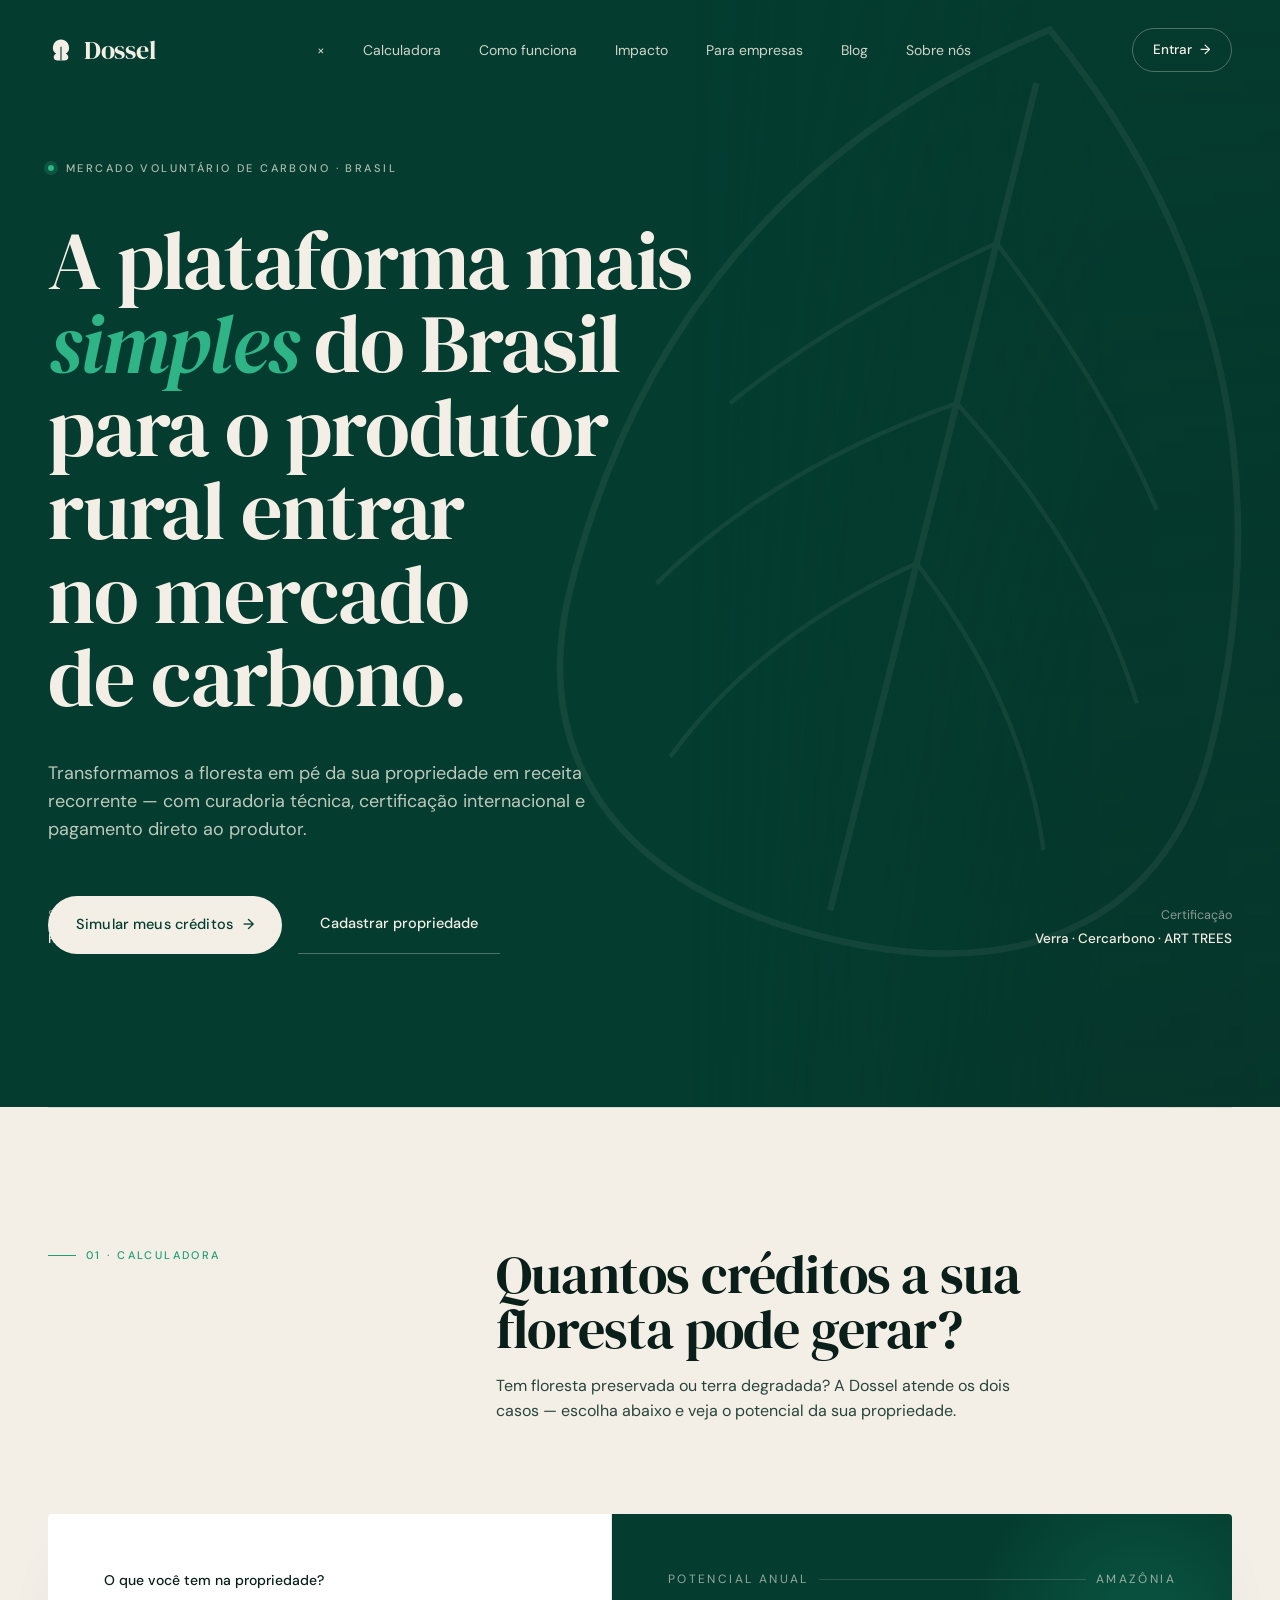
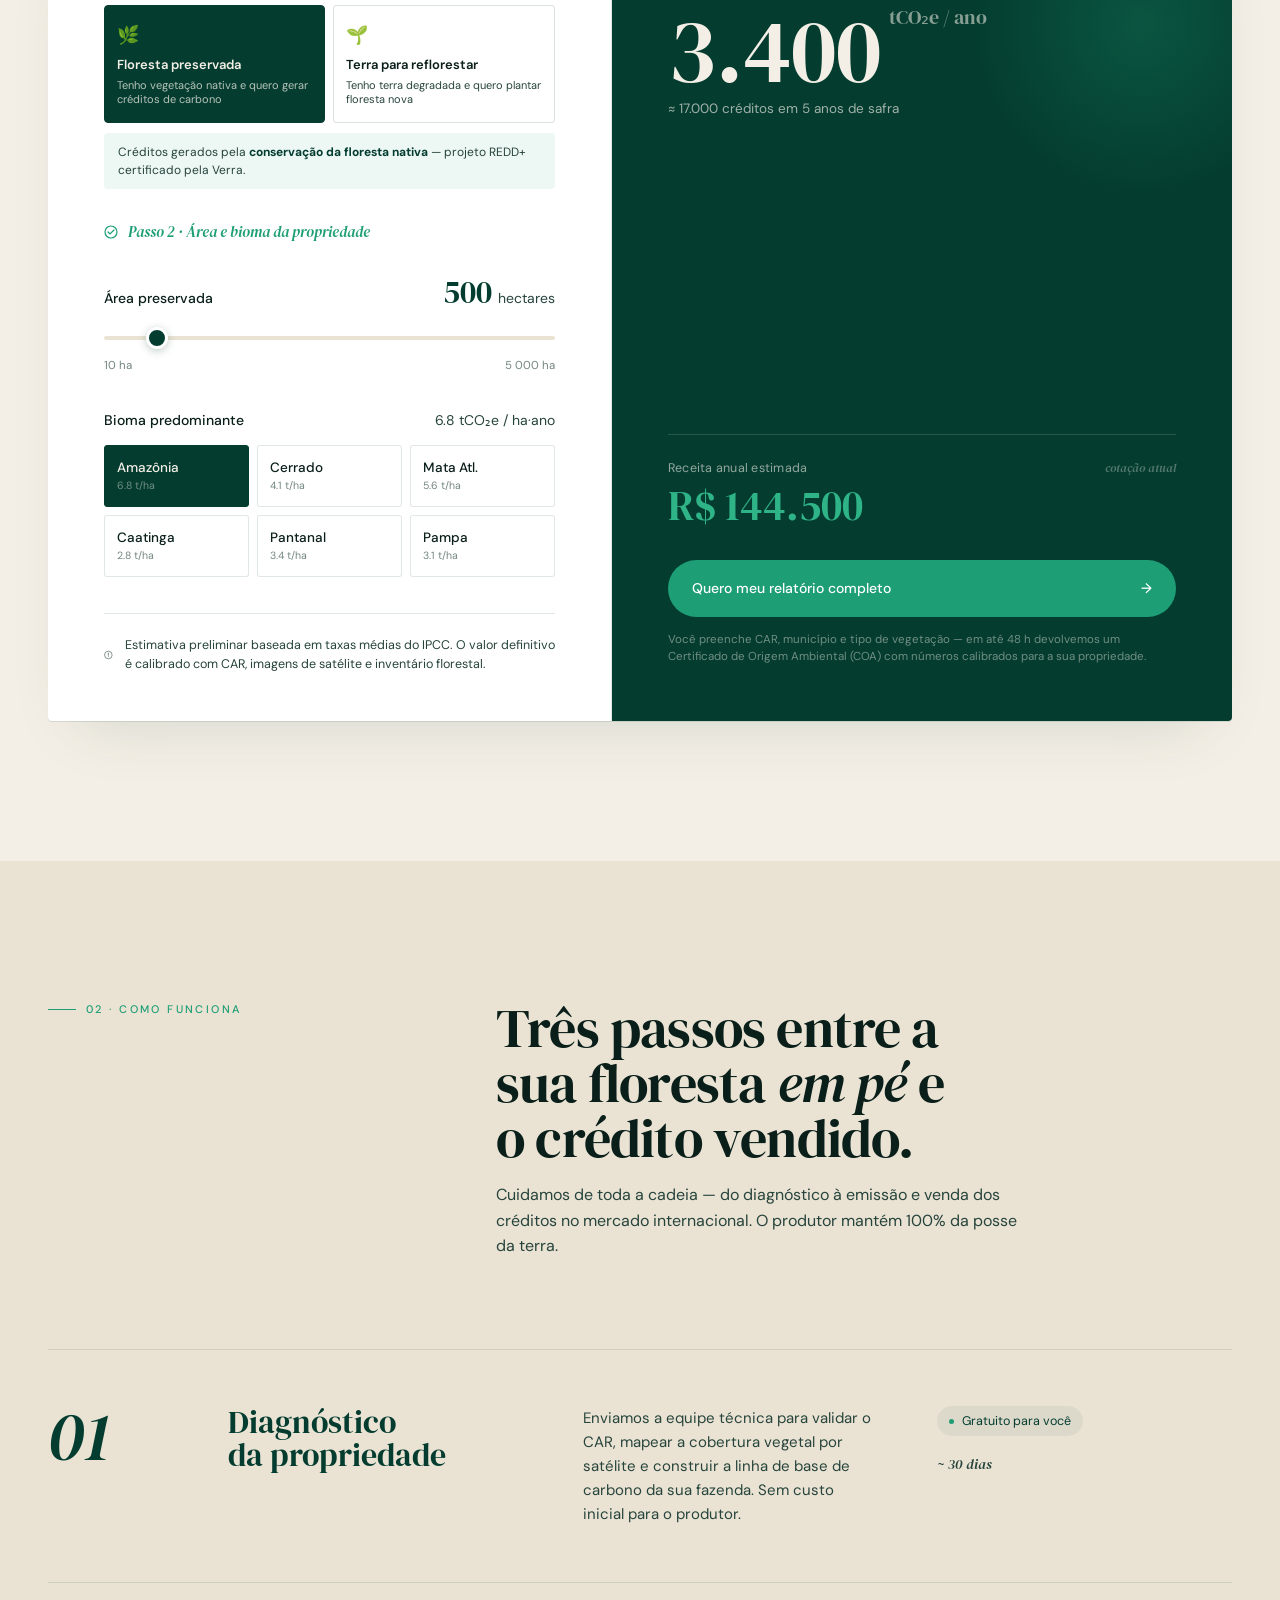
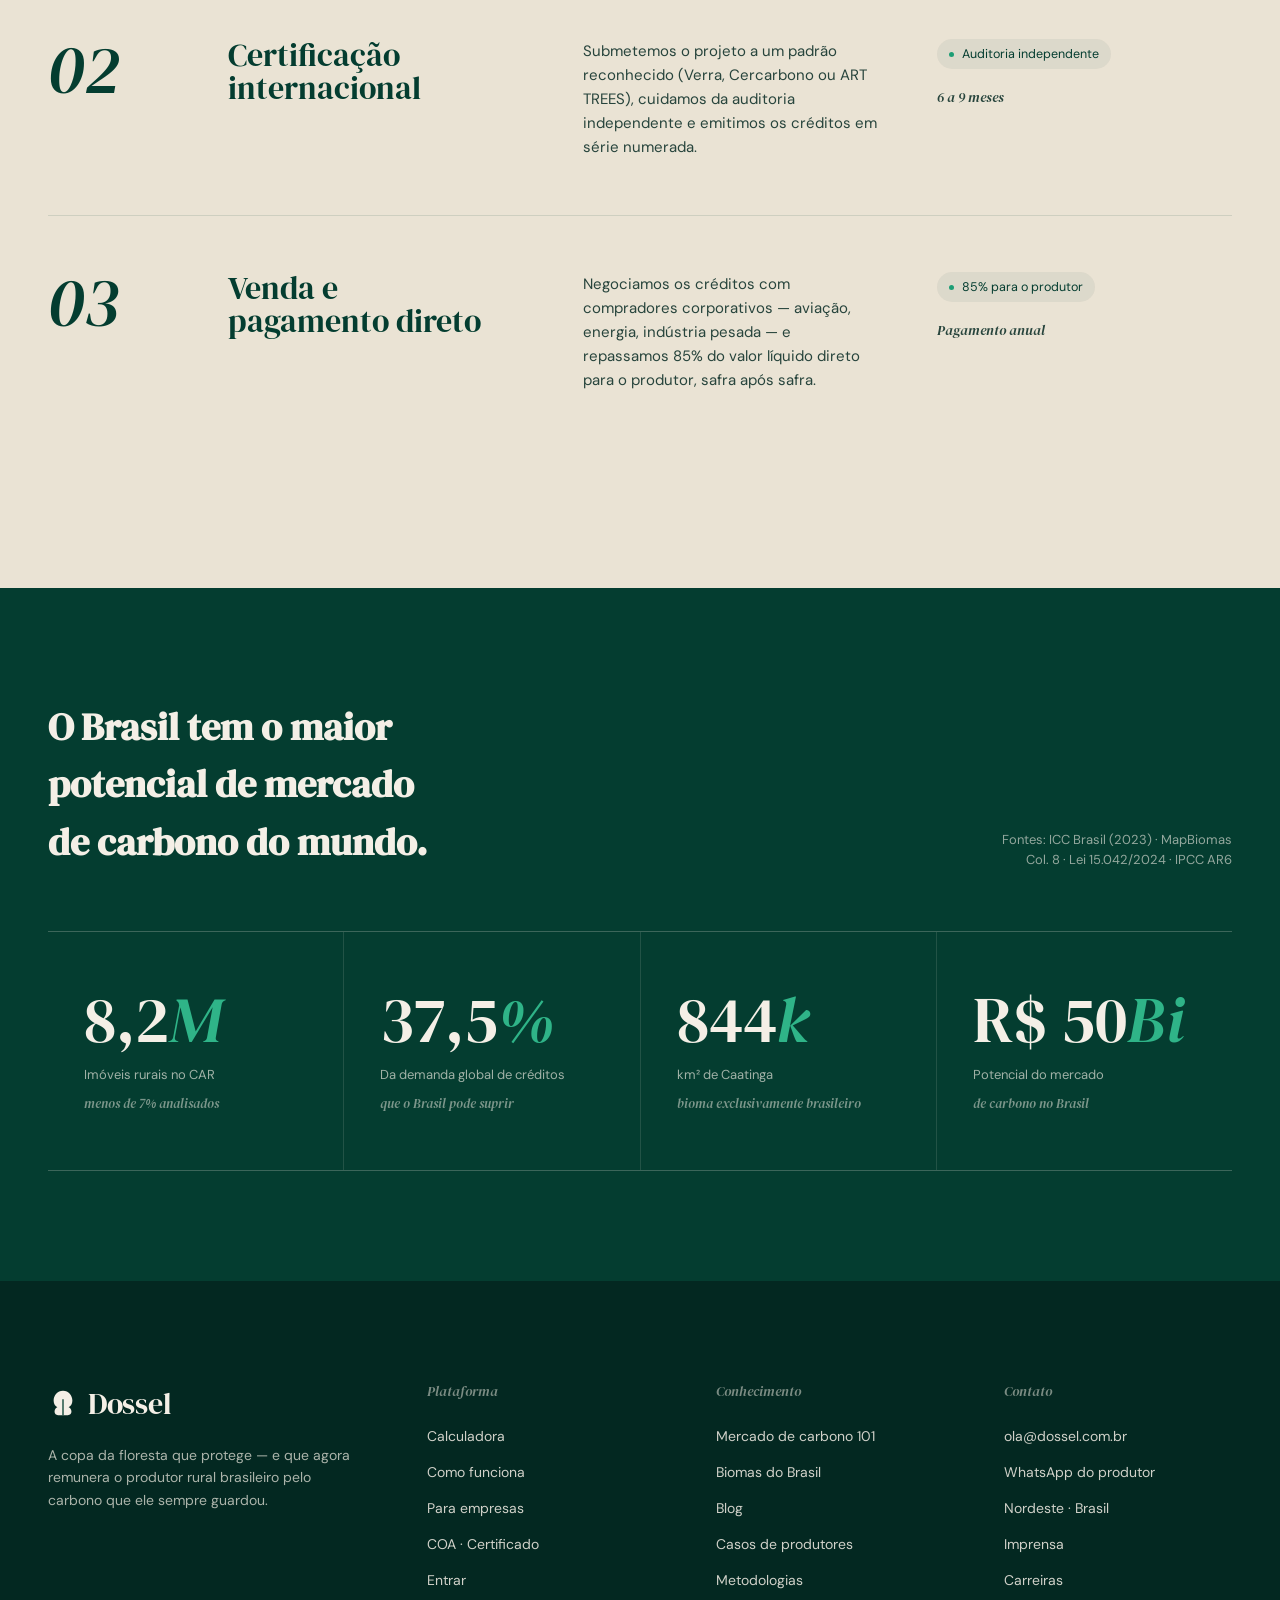
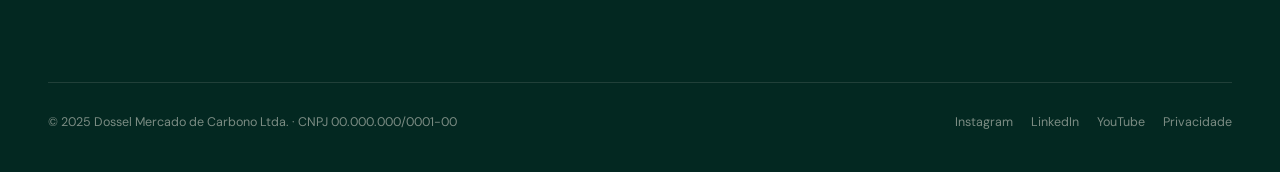
==== commit 030f423b: "menu mobile hamburguer em todas as páginas" ====
--- a/index.html
+++ b/index.html
@@ -152,6 +152,62 @@
         .nav-links {
           display: none;
         }
+        .nav-links.open {
+          display: flex;
+          flex-direction: column;
+          position: fixed;
+          top: 0;
+          left: 0;
+          right: 0;
+          bottom: 0;
+          background: rgba(4, 61, 48, 0.98);
+          backdrop-filter: blur(12px);
+          z-index: 200;
+          align-items: center;
+          justify-content: center;
+          gap: 32px;
+          font-size: 22px;
+        }
+        .nav-links.open a {
+          color: var(--paper);
+          font-size: 22px;
+        }
+        .nav-links.open .nav-close {
+          display: flex;
+          position: absolute;
+          top: 28px;
+          right: 24px;
+          font-size: 32px;
+          color: var(--paper);
+          cursor: pointer;
+          background: none;
+          border: none;
+          line-height: 1;
+        }
+      }
+      .nav-hamburger {
+        display: none;
+        flex-direction: column;
+        gap: 5px;
+        cursor: pointer;
+        padding: 6px;
+        background: none;
+        border: none;
+      }
+      .nav-hamburger span {
+        display: block;
+        width: 24px;
+        height: 2px;
+        background: var(--paper);
+        border-radius: 2px;
+      }
+      @media (max-width: 900px) {
+        .nav-hamburger {
+          display: flex;
+        }
+        .nav-cta {
+          display: none;
+        }
       }
 
       /* ─────────── HERO ─────────── */
@@ -901,17 +957,33 @@
           </svg>
           Dossel
         </a>
-        <div class="nav-links">
-          <a href="#calculadora">Calculadora</a>
+        <div class="nav-links" id="nav-links">
+          <button
+            class="nav-close"
+            onclick="fecharMenu()"
+            aria-label="Fechar menu"
+          >
+            ×
+          </button>
+          <a href="#calculadora" onclick="fecharMenu()">Calculadora</a>
           <a href="como-funciona.html">Como funciona</a>
           <a href="impacto.html">Impacto</a>
           <a href="para-empresas.html">Para empresas</a>
           <a href="blog.html">Blog</a>
           <a href="sobre-nos.html">Sobre nós</a>
         </div>
-        <a href="https://wa.me/5588982261897" class="nav-cta"
-          >Entrar <span aria-hidden="true">→</span></a
-        >
+        <div style="display: flex; align-items: center; gap: 12px">
+          <a href="https://wa.me/5588982261897" class="nav-cta"
+            >Entrar <span aria-hidden="true">→</span></a
+          >
+          <button
+            class="nav-hamburger"
+            onclick="abrirMenu()"
+            aria-label="Abrir menu"
+          >
+            <span></span><span></span><span></span>
+          </button>
+        </div>
       </div>
     </nav>
 
@@ -1841,6 +1913,15 @@
         window.open(`https://wa.me/5588982261897?text=${msg}`, "_blank");
         fecharContato();
       }
+
+      function abrirMenu() {
+        document.getElementById("nav-links").classList.add("open");
+        document.body.style.overflow = "hidden";
+      }
+      function fecharMenu() {
+        document.getElementById("nav-links").classList.remove("open");
+        document.body.style.overflow = "";
+      }
     </script>
   </body>
 </html>
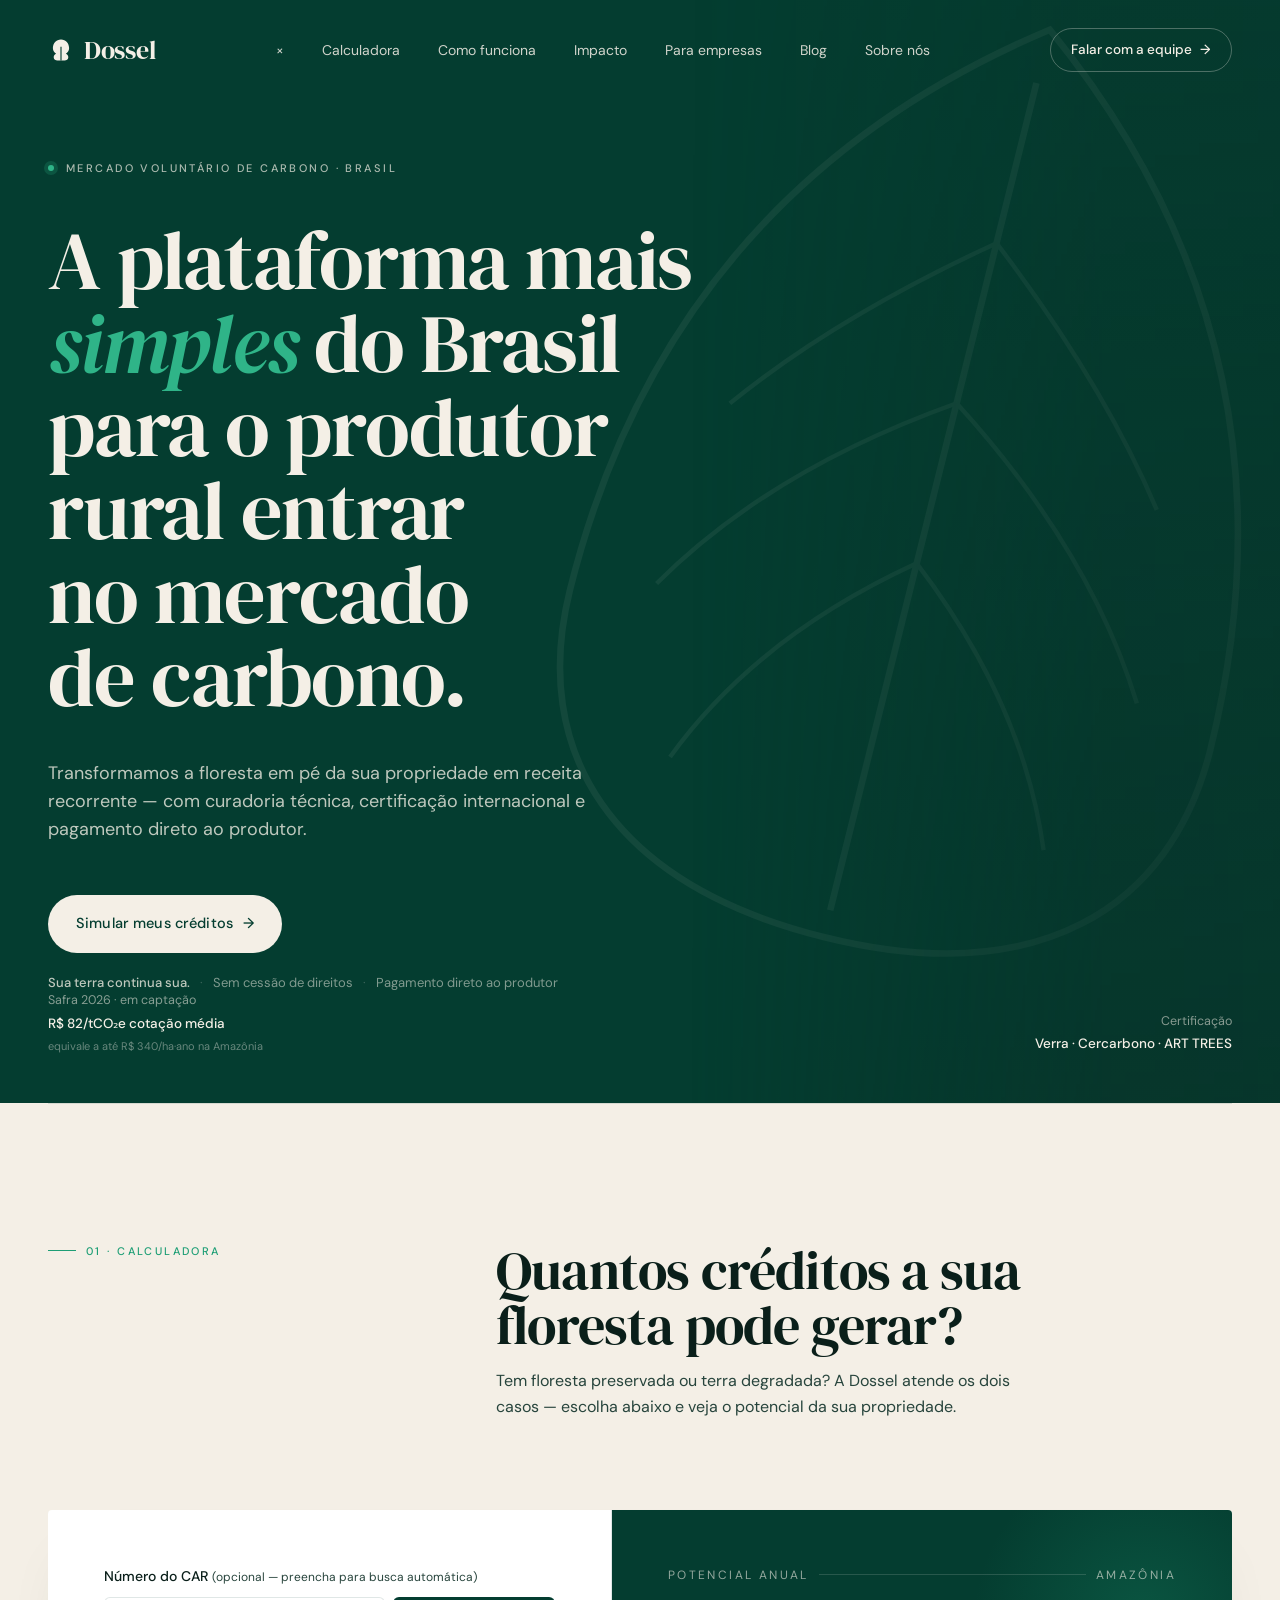
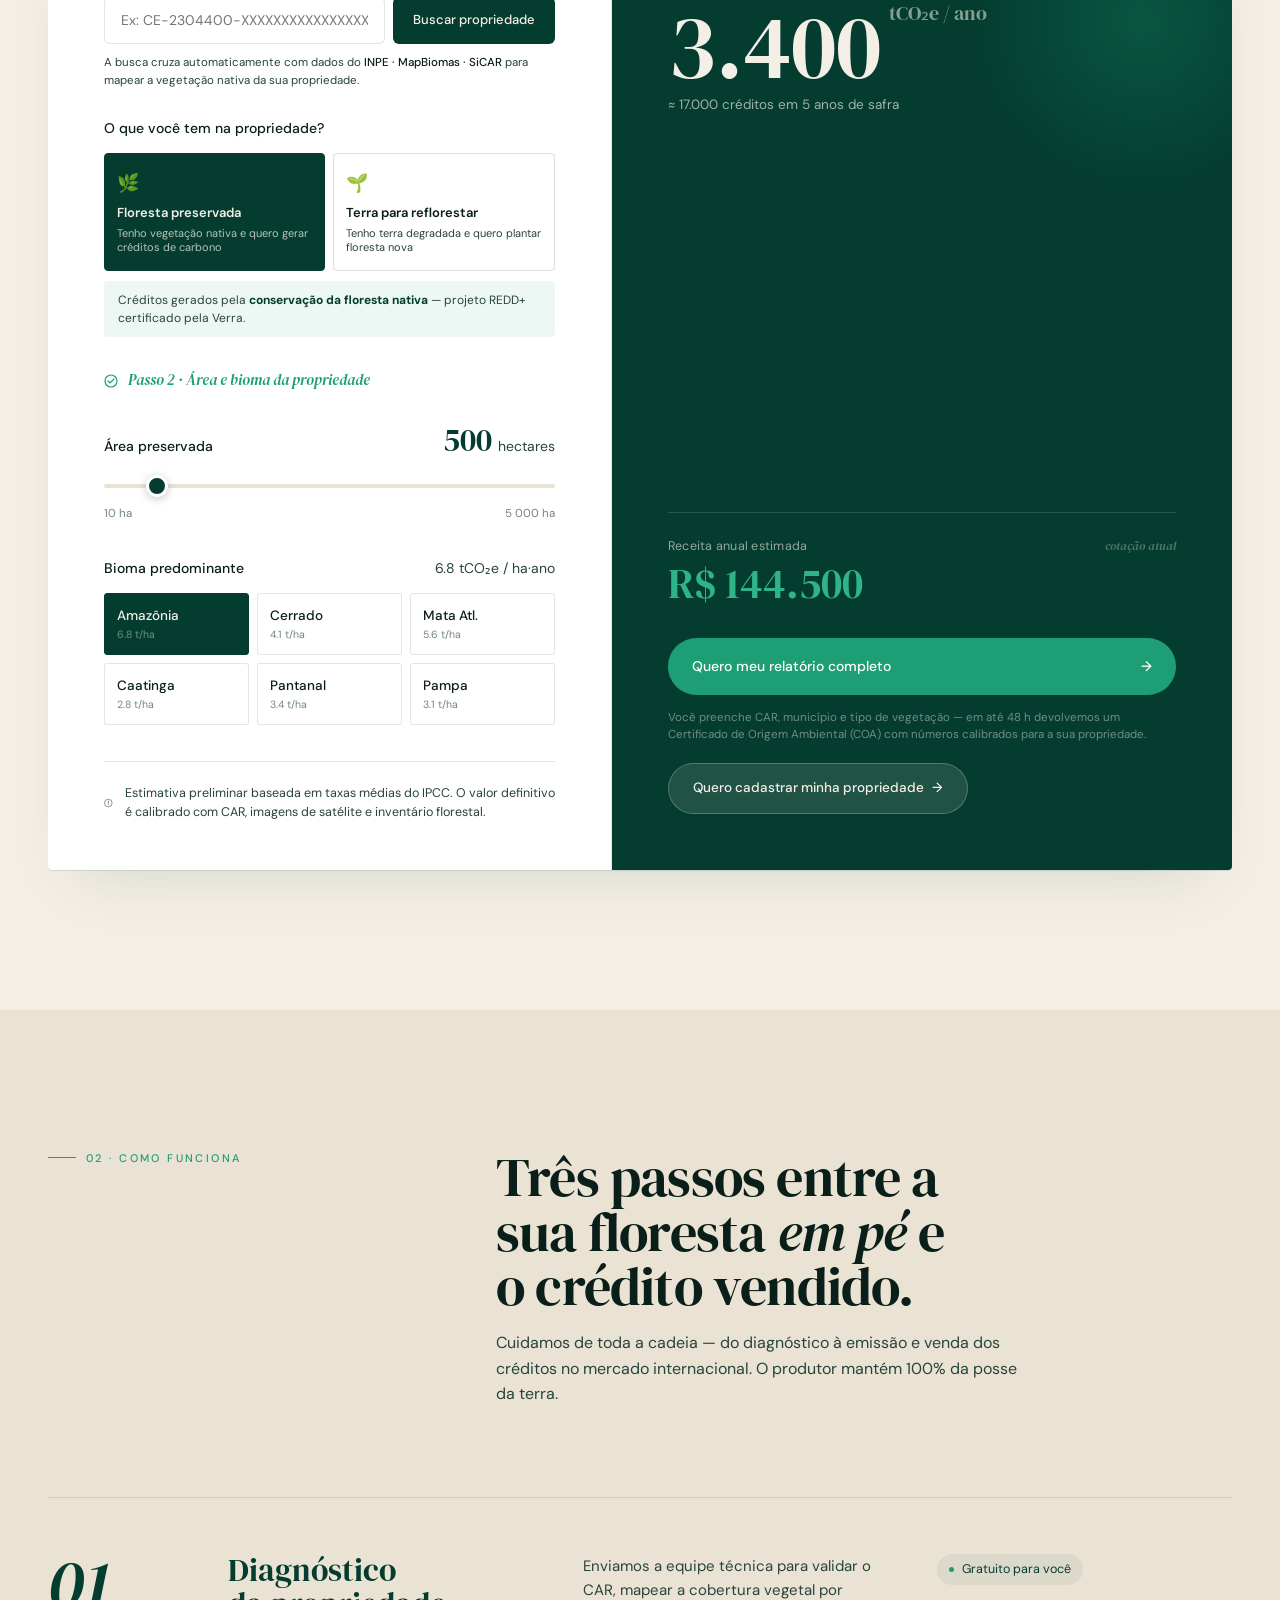
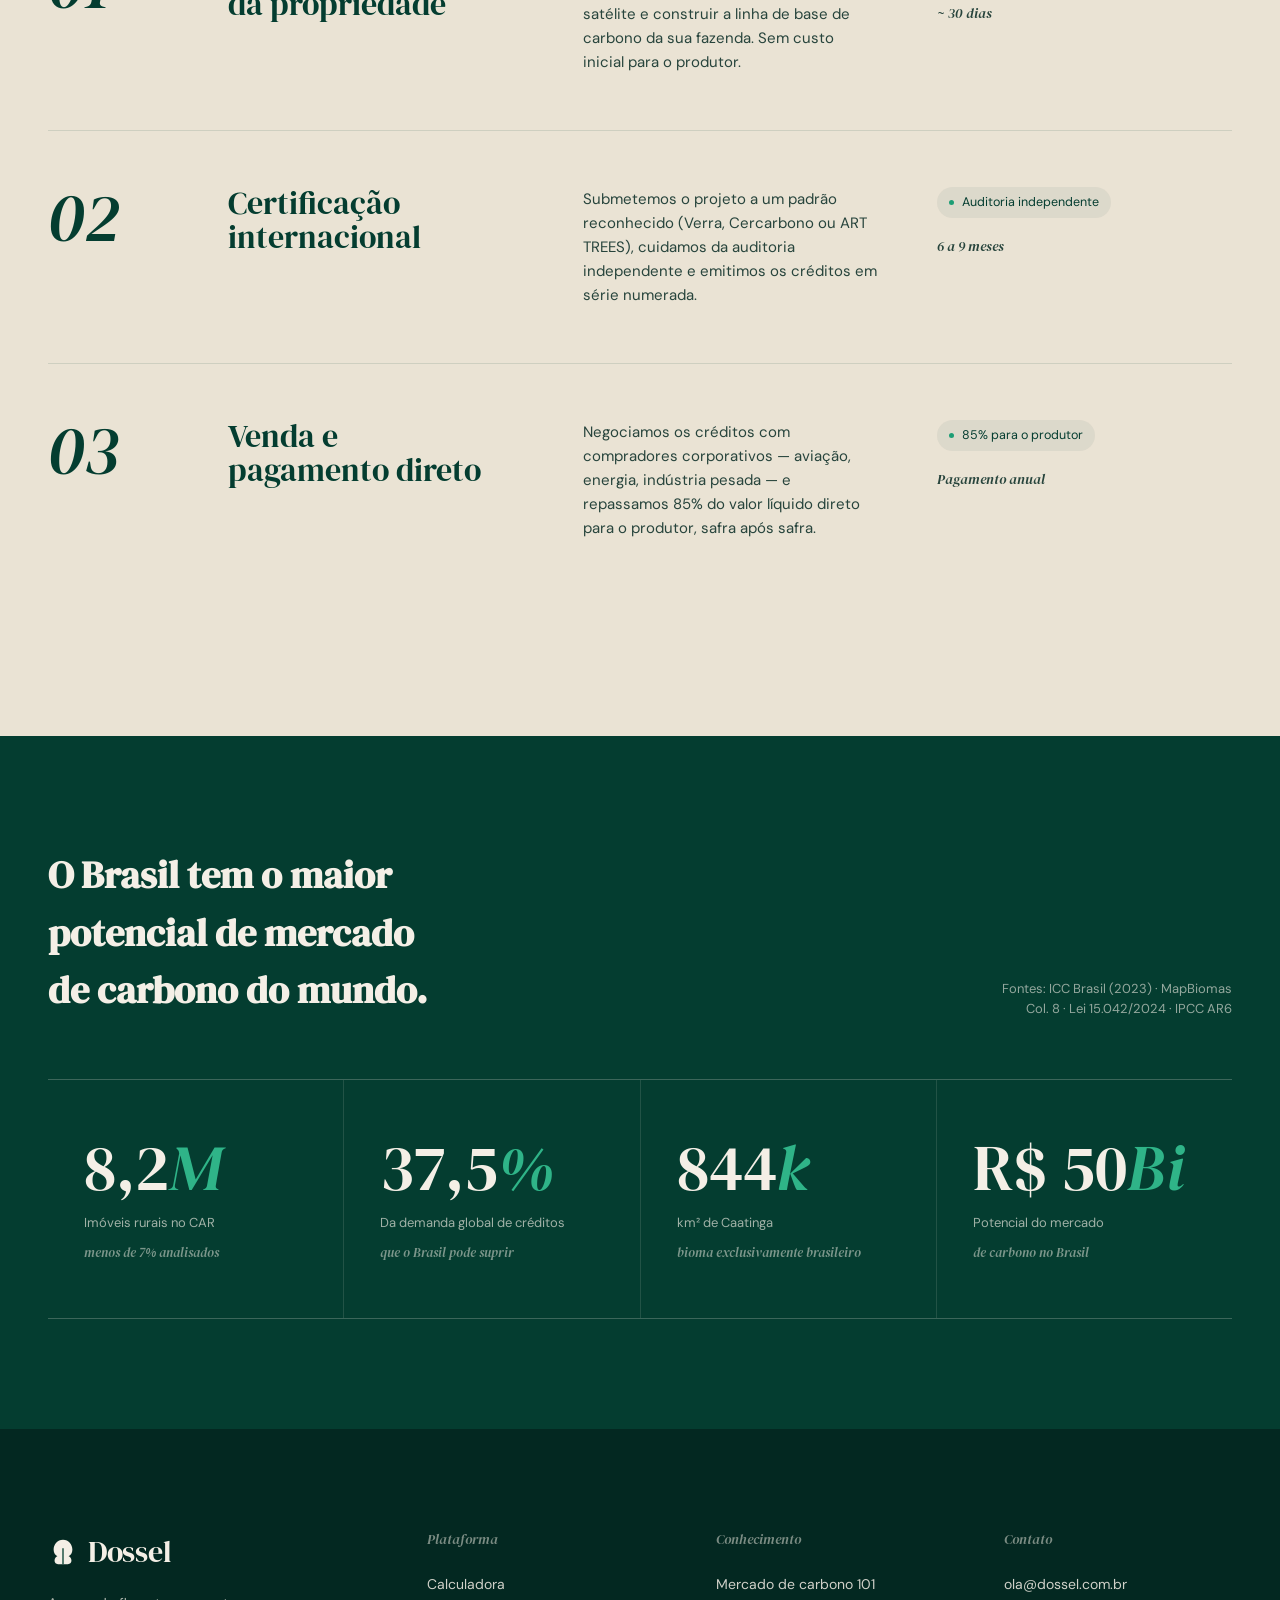
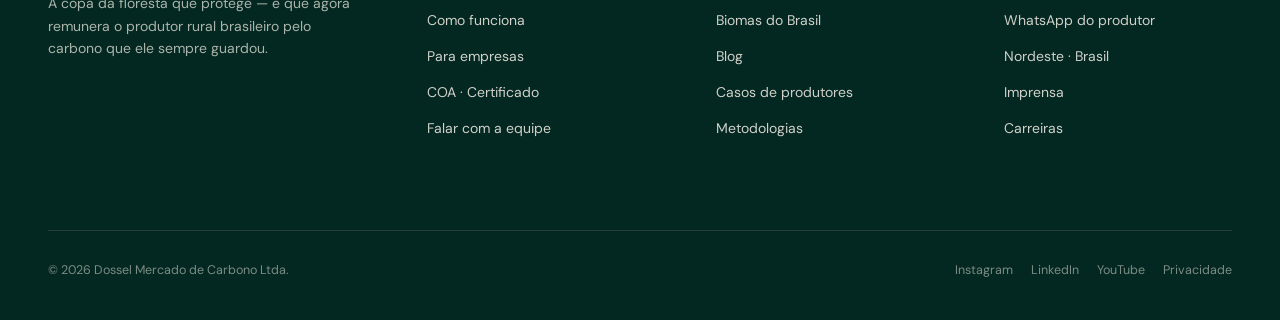
==== commit eff49b31: "reorganiza repositorio: raiz movida para dossel_final" ====
--- a/index.html
+++ b/index.html
@@ -2,6 +2,9 @@
 <html lang="pt-BR">
   <head>
     <meta charset="utf-8" />
+    <link rel="icon" href="favicon.svg" type="image/svg+xml" />
+    <link rel="apple-touch-icon" href="favicon.svg" />
+    <link rel="stylesheet" href="animations.css" />
     <meta name="viewport" content="width=device-width,initial-scale=1" />
     <title>Dossel — Mercado de carbono para o produtor rural</title>
     <link rel="preconnect" href="https://fonts.googleapis.com" />
@@ -28,7 +31,10 @@
         margin: 0;
         padding: 0;
       }
-      html,
+      html {
+        overflow-x: hidden;
+        max-width: 100%;
+      }
       body {
         background: var(--paper);
         color: var(--ink);
@@ -36,6 +42,15 @@
         -webkit-font-smoothing: antialiased;
         font-size: 16px;
         line-height: 1.5;
+        overflow-x: hidden;
+        max-width: 100%;
+        position: relative;
+      }
+      #page-wrap {
+        overflow: hidden;
+        width: 100%;
+        max-width: 100%;
+        position: relative;
       }
       img {
         max-width: 100%;
@@ -184,6 +199,9 @@
           border: none;
           line-height: 1;
         }
+        .nav-cta {
+          display: none;
+        }
       }
       .nav-hamburger {
         display: none;
@@ -205,9 +223,6 @@
         .nav-hamburger {
           display: flex;
         }
-        .nav-cta {
-          display: none;
-        }
       }
 
       /* ─────────── HERO ─────────── */
@@ -218,6 +233,9 @@
         overflow: hidden;
         min-height: 780px;
         padding: 160px 0 110px;
+        isolation: isolate;
+        -webkit-transform: translateZ(0);
+        transform: translateZ(0);
       }
       .hero-leaf {
         position: absolute;
@@ -228,6 +246,7 @@
         opacity: 0.06;
         pointer-events: none;
         transform: rotate(14deg);
+        z-index: 0;
       }
       .hero-photo {
         position: absolute;
@@ -235,6 +254,8 @@
         top: 0;
         bottom: 0;
         width: 46%;
+        pointer-events: none;
+        z-index: 1;
         background-image: url("https://images.unsplash.com/photo-1516026672322-bc52d61a55d5?auto=format&fit=crop&w=1400&q=80");
         background-size: cover;
         background-position: center;
@@ -266,7 +287,7 @@
       }
       .hero .container {
         position: relative;
-        z-index: 2;
+        z-index: 3;
       }
       .hero-eyebrow {
         display: flex;
@@ -305,6 +326,22 @@
         gap: 16px;
         align-items: center;
         flex-wrap: wrap;
+      }
+      .hero-trust {
+        display: flex;
+        align-items: center;
+        gap: 10px;
+        margin-top: 20px;
+        font-size: 13px;
+        color: rgba(244, 239, 230, 0.52);
+        flex-wrap: wrap;
+      }
+      .hero-trust strong {
+        color: rgba(244, 239, 230, 0.78);
+        font-weight: 500;
+      }
+      .hero-trust .sep {
+        color: rgba(244, 239, 230, 0.22);
       }
       .btn-primary {
         display: inline-flex;
@@ -325,6 +362,25 @@
         background: #fff;
         transform: translateY(-1px);
       }
+      .btn-secondary {
+        display: inline-flex;
+        align-items: center;
+        gap: 10px;
+        background: rgba(244,239,230,0.15);
+        color: var(--paper);
+        padding: 18px 28px;
+        border-radius: 999px;
+        font-size: 14.5px;
+        font-weight: 500;
+        letter-spacing: 0.01em;
+        border: 1px solid rgba(244,239,230,0.35);
+        transition: all 0.2s;
+        cursor: pointer;
+      }
+      .btn-secondary:hover {
+        background: rgba(244,239,230,0.25);
+        border-color: rgba(244,239,230,0.6);
+      }
       .btn-ghost {
         display: inline-flex;
         align-items: center;
@@ -340,7 +396,7 @@
         border-bottom-color: var(--paper);
       }
 
-      .hero-meta {
+      .hero .hero-meta {
         position: absolute;
         bottom: 48px;
         left: 0;
@@ -351,13 +407,14 @@
         color: rgba(244, 239, 230, 0.55);
         font-size: 12.5px;
         z-index: 2;
-      }
-      .hero-meta .col {
+        pointer-events: none;
+      }
+      .hero .hero-meta .col {
         display: flex;
         flex-direction: column;
         gap: 4px;
       }
-      .hero-meta b {
+      .hero .hero-meta b {
         color: var(--paper);
         font-weight: 500;
         font-size: 13.5px;
@@ -566,6 +623,8 @@
         justify-content: space-between;
         position: relative;
         overflow: hidden;
+        -webkit-transform: translateZ(0);
+        transform: translateZ(0);
       }
       .calc-result::before {
         content: "";
@@ -857,6 +916,8 @@
         padding: 100px 0 40px;
         position: relative;
         overflow: hidden;
+        -webkit-transform: translateZ(0);
+        transform: translateZ(0);
       }
       .foot-grid {
         display: grid;
@@ -894,12 +955,14 @@
       }
       .wordmark {
         font-family: "DM Serif Display", serif;
-        font-size: clamp(120px, 22vw, 320px);
+        font-size: clamp(64px, 22vw, 320px);
         line-height: 0.85;
         letter-spacing: -0.04em;
         color: var(--paper);
         margin: 0 0 40px;
         user-select: none;
+        max-width: 100%;
+        overflow: hidden;
       }
       .wordmark em {
         font-style: italic;
@@ -930,41 +993,71 @@
         }
       }
 
-      /* misc */
-      .arrow {
-        display: inline-block;
-        transition: transform 0.2s;
+      /* ─────────── MOBILE / TABLET ─────────── */
+      @media (max-width: 768px) {
+        .hero-photo { display: none; }
+        .hero { min-height: auto; padding: 120px 0 60px; }
+        .hero h1 { font-size: clamp(36px, 8vw, 56px); }
+        .hero-sub { font-size: 16px; }
+        .hero-cta-row { flex-direction: column; align-items: stretch; gap: 12px; }
+        .btn-primary, .btn-secondary { justify-content: center; text-align: center; }
+        section { padding: 64px 0 !important; }
+        .section-head { grid-template-columns: 1fr; gap: 20px; margin-bottom: 40px; }
+        .calc { grid-template-columns: 1fr; }
+        .calc-inputs { border-right: none; border-bottom: 1px solid var(--hair); padding: 28px 20px; }
+        .calc-result { padding: 28px 20px; }
+        .bioma-grid { grid-template-columns: repeat(2, 1fr); }
+        .field label { flex-wrap: wrap; gap: 4px; }
+        .field label .val { font-size: 24px; }
+        .big-num { font-size: clamp(48px, 12vw, 80px); }
+        .result-revenue .v { font-size: 32px; }
+        .step-row { grid-template-columns: 60px 1fr; gap: 16px; padding: 32px 0; }
+        .step-num { font-size: 40px; }
+        .step-body, .step-meta { grid-column: 2; }
+        .stats .inner { grid-template-columns: repeat(2, 1fr); }
+        .stats-head { flex-direction: column; gap: 16px; }
+        .stats-head .right { text-align: left; }
+        .foot-grid { grid-template-columns: 1fr 1fr; gap: 32px; }
+        .foot-bar { flex-direction: column; gap: 12px; }
+        #modal-overlay > div { padding: 28px 20px !important; }
+        .hero .hero-meta { display: none; }
+      }
+      @media (max-width: 480px) {
+        .container { padding: 0 16px; }
+        .calc-inputs { padding: 20px 16px !important; }
+        .calc-result { padding: 20px 16px !important; }
+        .foot-grid { grid-template-columns: 1fr !important; }
+        .bioma-grid { grid-template-columns: repeat(2, 1fr); }
+        .hero h1 { font-size: clamp(32px, 9vw, 48px); }
+        .field label { flex-wrap: wrap; gap: 4px; }
+        .result-label { flex-wrap: wrap; gap: 6px; }
+        .result-label .ln { display: none; }
+        .result-revenue .k { flex-wrap: wrap; }
+        .stats .inner { grid-template-columns: 1fr !important; }
+        .car-row { flex-direction: column; }
+        .car-row input, .car-row button { width: 100%; min-width: 0; }
+        .calc-inputs, .calc-result { width: 100%; min-width: 0; }
+        .calc { width: 100%; min-width: 0; overflow: hidden; }
+      }
+      @media (max-width: 380px) {
+        .bioma-grid { grid-template-columns: 1fr !important; }
+        .calc-modo-grid { grid-template-columns: 1fr !important; }
       }
     </style>
   </head>
   <body>
-    <!-- ─────────── NAV ─────────── -->
+    <div id="page-wrap">
     <nav class="top">
       <div class="container row">
         <a href="#" class="brand" aria-label="Dossel">
-          <svg
-            width="26"
-            height="26"
-            viewBox="0 0 32 32"
-            fill="none"
-            aria-hidden="true"
-          >
-            <path
-              d="M16 3C10 3 6 8 6 13.5c0 3.5 2 6 4 7-1.5.5-3 2-3 4.5 0 3 2.5 4 4.5 4h9c2 0 4.5-1 4.5-4 0-2.5-1.5-4-3-4.5 2-1 4-3.5 4-7C26 8 22 3 16 3Z"
-              fill="#F4EFE6"
-            />
-            <path d="M16 12v17" stroke="#043D30" stroke-width="1.4" />
+          <svg width="26" height="26" viewBox="0 0 32 32" fill="none" aria-hidden="true">
+            <path d="M16 3C10 3 6 8 6 13.5c0 3.5 2 6 4 7-1.5.5-3 2-3 4.5 0 3 2.5 4 4.5 4h9c2 0 4.5-1 4.5-4 0-2.5-1.5-4-3-4.5 2-1 4-3.5 4-7C26 8 22 3 16 3Z" fill="#F4EFE6"/>
+            <path d="M16 12v17" stroke="#043D30" stroke-width="1.4"/>
           </svg>
           Dossel
         </a>
         <div class="nav-links" id="nav-links">
-          <button
-            class="nav-close"
-            onclick="fecharMenu()"
-            aria-label="Fechar menu"
-          >
-            ×
-          </button>
+          <button class="nav-close" onclick="fecharMenu()" aria-label="Fechar menu">×</button>
           <a href="#calculadora" onclick="fecharMenu()">Calculadora</a>
           <a href="como-funciona.html">Como funciona</a>
           <a href="impacto.html">Impacto</a>
@@ -972,15 +1065,9 @@
           <a href="blog.html">Blog</a>
           <a href="sobre-nos.html">Sobre nós</a>
         </div>
-        <div style="display: flex; align-items: center; gap: 12px">
-          <a href="https://wa.me/5588982261897" class="nav-cta"
-            >Entrar <span aria-hidden="true">→</span></a
-          >
-          <button
-            class="nav-hamburger"
-            onclick="abrirMenu()"
-            aria-label="Abrir menu"
-          >
+        <div style="display:flex;align-items:center;gap:12px">
+          <a href="https://wa.me/5588982261897" class="nav-cta">Falar com a equipe <span aria-hidden="true">→</span></a>
+          <button class="nav-hamburger" onclick="abrirMenu()" aria-label="Abrir menu">
             <span></span><span></span><span></span>
           </button>
         </div>
@@ -1023,14 +1110,21 @@
           <a href="#calculadora" class="btn-primary"
             >Simular meus créditos <span class="arrow">→</span></a
           >
-          <a href="#" class="btn-ghost">Cadastrar propriedade</a>
+        </div>
+        <div class="hero-trust">
+          <strong>Sua terra continua sua.</strong>
+          <span class="sep">·</span>
+          <span>Sem cessão de direitos</span>
+          <span class="sep">·</span>
+          <span>Pagamento direto ao produtor</span>
         </div>
       </div>
 
       <div class="container hero-meta">
         <div class="col">
-          <span>Safra 2025 · em captação</span>
+          <span>Safra 2026 · em captação</span>
           <b>R$ 82/tCO₂e cotação média</b>
+          <small style="font-size:11px;color:rgba(244,239,230,0.42);font-weight:400;">equivale a até R$ 340/ha·ano na Amazônia</small>
         </div>
         <div class="col" style="text-align: right">
           <span>Certificação</span>
@@ -1055,6 +1149,73 @@
 
         <div class="calc">
           <div class="calc-inputs">
+            <!-- Campo CAR -->
+            <div class="field" style="margin-bottom: 28px">
+              <label style="margin-bottom: 10px">
+                <span class="name"
+                  >Número do CAR
+                  <span
+                    style="
+                      font-weight: 400;
+                      color: var(--ink-soft);
+                      font-size: 12px;
+                    "
+                    >(opcional — preencha para busca automática)</span
+                  ></span
+                >
+              </label>
+              <div class="car-row" style="display: flex; gap: 8px; align-items: stretch">
+                <input
+                  type="text"
+                  id="car-input"
+                  placeholder="Ex: CE-2304400-XXXXXXXXXXXXXXXXXX"
+                  style="
+                    flex: 1;
+                    min-width: 0;
+                    padding: 12px 16px;
+                    border: 1.5px solid var(--hair);
+                    border-radius: 6px;
+                    font-size: 14px;
+                    font-family: 'DM Sans', sans-serif;
+                    color: var(--ink);
+                    background: #fff;
+                    outline: none;
+                    transition: border-color 0.2s;
+                  "
+                  onfocus="this.style.borderColor = 'var(--moss)'"
+                  onblur="this.style.borderColor = 'var(--hair)'"
+                />
+                <button
+                  onclick="buscarCAR()"
+                  id="btn-car"
+                  style="
+                    padding: 12px 20px;
+                    background: var(--forest);
+                    color: var(--paper);
+                    border: none;
+                    border-radius: 6px;
+                    font-size: 13px;
+                    font-weight: 500;
+                    cursor: pointer;
+                    white-space: nowrap;
+                    transition: background 0.2s;
+                    font-family: 'DM Sans', sans-serif;
+                  "
+                  onmouseover="this.style.background = '#032821'"
+                  onmouseout="this.style.background = 'var(--forest)'"
+                >
+                  Buscar propriedade
+                </button>
+              </div>
+              <div
+                id="car-status"
+                style="font-size: 12px; margin-top: 8px; line-height: 1.5"
+              ></div>
+              <div style="font-size: 11.5px; color: var(--ink-soft); margin-top: 10px; line-height: 1.6;">
+                A busca cruza automaticamente com dados do <strong style="color: var(--ink); font-weight: 500;">INPE · MapBiomas · SiCAR</strong> para mapear a vegetação nativa da sua propriedade.
+              </div>
+            </div>
+
             <!-- Seletor de modalidade -->
             <div class="field" style="margin-bottom: 32px">
               <div
@@ -1068,7 +1229,7 @@
                 O que você tem na propriedade?
               </div>
               <div
-                style="display: grid; grid-template-columns: 1fr 1fr; gap: 8px"
+                class="calc-modo-grid" style="display: grid; grid-template-columns: 1fr 1fr; gap: 8px"
               >
                 <button
                   id="modo-preservacao"
@@ -1352,6 +1513,26 @@
                 devolvemos um Certificado de Origem Ambiental (COA) com números
                 calibrados para a sua propriedade.
               </p>
+              <a
+                href="#"
+                onclick="abrirCadastro();return false;"
+                style="
+                  display:inline-flex;
+                  align-items:center;
+                  gap:8px;
+                  margin-top:20px;
+                  padding:14px 24px;
+                  background:rgba(244,239,230,0.12);
+                  border:1px solid rgba(244,239,230,0.25);
+                  border-radius:999px;
+                  font-size:13.5px;
+                  font-weight:500;
+                  color:var(--paper);
+                  transition:background 0.2s;
+                "
+                onmouseover="this.style.background='rgba(244,239,230,0.2)'"
+                onmouseout="this.style.background='rgba(244,239,230,0.12)'"
+              >Quero cadastrar minha propriedade <span>→</span></a>
             </div>
           </div>
         </div>
@@ -1498,7 +1679,7 @@
               <li><a href="como-funciona.html">Como funciona</a></li>
               <li><a href="para-empresas.html">Para empresas</a></li>
               <li><a href="#">COA · Certificado</a></li>
-              <li><a href="https://wa.me/5588982261897">Entrar</a></li>
+              <li><a href="https://wa.me/5588982261897">Falar com a equipe</a></li>
             </ul>
           </div>
           <div>
@@ -1527,11 +1708,11 @@
 
         <div class="foot-bar">
           <div>
-            © 2025 Dossel Mercado de Carbono Ltda. · CNPJ 00.000.000/0001-00
+            © 2026 Dossel Mercado de Carbono Ltda.
           </div>
           <div class="socials">
-            <a href="#">Instagram</a>
-            <a href="#">LinkedIn</a>
+            <a href="https://www.instagram.com/dossel.co/" target="_blank" rel="noopener">Instagram</a>
+            <a href="https://www.linkedin.com/company/dosseltech/" target="_blank" rel="noopener">LinkedIn</a>
             <a href="#">YouTube</a>
             <a href="#">Privacidade</a>
           </div>
@@ -1883,6 +2064,88 @@
       );
       update();
 
+      // ── Integração com CAR via SICAR (gratuito) ─────────────
+      const BACKEND_URL = "https://dossel.onrender.com";
+
+      async function buscarCAR() {
+        const carInput = document.getElementById("car-input");
+        const carStatus = document.getElementById("car-status");
+        const btnCar = document.getElementById("btn-car");
+        const numeroCar = carInput.value.trim();
+
+        if (!numeroCar) {
+          carStatus.innerHTML =
+            '<span style="color:#C4751A">⚠️ Por favor, informe o número do CAR.</span>';
+          return;
+        }
+
+        btnCar.textContent = "Buscando...";
+        btnCar.disabled = true;
+        carStatus.innerHTML =
+          '<span style="color:var(--ink-soft)">⏳ Consultando o Cadastro Ambiental Rural...</span>';
+
+        try {
+          const response = await fetch(
+            `${BACKEND_URL}/consultar-car/${encodeURIComponent(numeroCar)}`,
+          );
+          const data = await response.json();
+
+          if (!response.ok || data.status !== "ok") {
+            throw new Error(
+              data.detail ||
+                "Propriedade não encontrada. Verifique o número do CAR.",
+            );
+          }
+
+          const prop = data.propriedade;
+          const calc = data.calculo_dossel;
+
+          const hectInput = document.getElementById("hect");
+          if (hectInput) hectInput.value = Math.round(prop.area_total_ha);
+
+          const vegSlider = document.getElementById("veg");
+          if (vegSlider) {
+            vegSlider.value = Math.round(calc.pct_vegetacao);
+            document.getElementById("veg-val").textContent =
+              Math.round(calc.pct_vegetacao) + "%";
+          }
+
+          const biomaMap = {
+            Amazônia: "amazonia", Cerrado: "cerrado",
+            "Mata Atlântica": "mata_atlantica", Caatinga: "caatinga",
+            Pantanal: "pantanal", Pampa: "pampa",
+          };
+          const biomaKey = biomaMap[calc.bioma_usado];
+          if (biomaKey) {
+            document.querySelectorAll(".bioma").forEach((b) => b.classList.remove("active"));
+            const biomaBtn = document.querySelector(`.bioma[data-b="${biomaKey}"]`);
+            if (biomaBtn) {
+              biomaBtn.classList.add("active");
+              currentRate = parseFloat(biomaBtn.dataset.rate);
+              currentRrate = parseFloat(biomaBtn.dataset.rrate || biomaBtn.dataset.rate);
+              currentName = calc.bioma_usado;
+            }
+          }
+
+          update();
+          carStatus.innerHTML = `<span style="color:#0F6E56">✅ <strong>${prop.nome || "Propriedade encontrada"}</strong> — ${prop.municipio}, ${prop.estado} · ${Number(prop.area_total_ha).toLocaleString("pt-BR")} ha · CAR ${prop.situacao_car}</span>`;
+        } catch (error) {
+          carStatus.innerHTML = `<span style="color:#C4751A">❌ ${error.message}</span>`;
+        } finally {
+          btnCar.textContent = "Buscar propriedade";
+          btnCar.disabled = false;
+        }
+      }
+
+      function abrirMenu() {
+        document.getElementById("nav-links").classList.add("open");
+        document.body.style.overflow = "hidden";
+      }
+      function fecharMenu() {
+        document.getElementById("nav-links").classList.remove("open");
+        document.body.style.overflow = "";
+      }
+
       function abrirContato() {
         const ha = parseInt(hect.value, 10);
         const credits = Math.round(ha * currentRate);
@@ -1914,14 +2177,100 @@
         fecharContato();
       }
 
-      function abrirMenu() {
-        document.getElementById("nav-links").classList.add("open");
+      // ── Cadastro de propriedade (Supabase) ──────────────────
+      const SUPABASE_URL = "https://ejxyfijhynpxyncqtpvy.supabase.co";
+      const SUPABASE_KEY = "sb_publishable_1vDT3Dhesla7IRrcXOtOoA_SpYdf_k_";
+
+      function abrirCadastro() {
+        document.getElementById("modal-cadastro").style.display = "flex";
         document.body.style.overflow = "hidden";
       }
-      function fecharMenu() {
-        document.getElementById("nav-links").classList.remove("open");
+      function fecharCadastro() {
+        document.getElementById("modal-cadastro").style.display = "none";
         document.body.style.overflow = "";
+        document.getElementById("cadastro-form").reset();
+        document.getElementById("cadastro-status").innerHTML = "";
+      }
+
+      async function salvarLead(e) {
+        e.preventDefault();
+        const btn = document.getElementById("btn-cadastro");
+        const status = document.getElementById("cadastro-status");
+        const nome = document.getElementById("c-nome").value.trim();
+        const telefone = document.getElementById("c-telefone").value.trim();
+        const estado = document.getElementById("c-estado").value;
+        const area_ha = parseInt(document.getElementById("c-area").value, 10) || null;
+
+        btn.textContent = "Enviando...";
+        btn.disabled = true;
+
+        try {
+          const res = await fetch(`${SUPABASE_URL}/rest/v1/leads`, {
+            method: "POST",
+            headers: {
+              "Content-Type": "application/json",
+              "apikey": SUPABASE_KEY,
+              "Authorization": `Bearer ${SUPABASE_KEY}`,
+              "Prefer": "return=minimal",
+            },
+            body: JSON.stringify({ nome, telefone, estado, area_ha }),
+          });
+
+          if (!res.ok) throw new Error("Erro ao salvar.");
+
+          status.innerHTML = '<span style="color:#0F6E56">✅ Cadastro recebido! Entraremos em contato em breve.</span>';
+          btn.textContent = "Enviado!";
+          setTimeout(fecharCadastro, 2500);
+        } catch {
+          status.innerHTML = '<span style="color:#C4751A">❌ Erro ao enviar. Tente novamente.</span>';
+          btn.textContent = "Cadastrar";
+          btn.disabled = false;
+        }
       }
     </script>
-  </body>
-</html>
+
+    <!-- Modal Cadastro de Propriedade -->
+    <div id="modal-cadastro" style="display:none;position:fixed;inset:0;z-index:999;background:rgba(4,61,48,0.75);backdrop-filter:blur(8px);align-items:center;justify-content:center;padding:24px">
+      <div style="background:#fff;border-radius:16px;padding:40px 36px;max-width:480px;width:100%;position:relative">
+        <button onclick="fecharCadastro()" style="position:absolute;top:16px;right:20px;font-size:24px;color:#888;cursor:pointer;background:none;border:none;line-height:1">×</button>
+        <div style="font-size:11px;letter-spacing:0.18em;text-transform:uppercase;font-weight:500;color:var(--moss);margin-bottom:12px">Cadastro de propriedade</div>
+        <h3 style="font-family:'DM Serif Display',serif;font-size:24px;color:var(--forest);margin-bottom:8px;line-height:1.15">Vamos calcular o potencial da sua propriedade</h3>
+        <p style="font-size:14px;color:var(--ink-soft);margin-bottom:28px">Nossa equipe entra em contato em até 24h com uma análise personalizada.</p>
+        <form id="cadastro-form" onsubmit="salvarLead(event)" style="display:flex;flex-direction:column;gap:16px">
+          <div>
+            <label style="font-size:13px;font-weight:500;color:var(--ink);display:block;margin-bottom:6px">Nome completo *</label>
+            <input id="c-nome" type="text" required placeholder="João Silva" style="width:100%;padding:12px 14px;border:1.5px solid var(--hair);border-radius:8px;font-size:14px;outline:none;transition:border-color 0.2s" onfocus="this.style.borderColor='var(--moss)'" onblur="this.style.borderColor='var(--hair)'">
+          </div>
+          <div>
+            <label style="font-size:13px;font-weight:500;color:var(--ink);display:block;margin-bottom:6px">WhatsApp</label>
+            <input id="c-telefone" type="tel" placeholder="(88) 99999-0000" style="width:100%;padding:12px 14px;border:1.5px solid var(--hair);border-radius:8px;font-size:14px;outline:none;transition:border-color 0.2s" onfocus="this.style.borderColor='var(--moss)'" onblur="this.style.borderColor='var(--hair)'">
+          </div>
+          <div style="display:grid;grid-template-columns:1fr 1fr;gap:12px">
+            <div>
+              <label style="font-size:13px;font-weight:500;color:var(--ink);display:block;margin-bottom:6px">Estado</label>
+              <select id="c-estado" style="width:100%;padding:12px 14px;border:1.5px solid var(--hair);border-radius:8px;font-size:14px;outline:none;background:#fff;transition:border-color 0.2s" onfocus="this.style.borderColor='var(--moss)'" onblur="this.style.borderColor='var(--hair)'">
+                <option value="">Selecione</option>
+                <option>AC</option><option>AL</option><option>AM</option><option>AP</option>
+                <option>BA</option><option>CE</option><option>DF</option><option>ES</option>
+                <option>GO</option><option>MA</option><option>MG</option><option>MS</option>
+                <option>MT</option><option>PA</option><option>PB</option><option>PE</option>
+                <option>PI</option><option>PR</option><option>RJ</option><option>RN</option>
+                <option>RO</option><option>RR</option><option>RS</option><option>SC</option>
+                <option>SE</option><option>SP</option><option>TO</option>
+              </select>
+            </div>
+            <div>
+              <label style="font-size:13px;font-weight:500;color:var(--ink);display:block;margin-bottom:6px">Área estimada (ha)</label>
+              <input id="c-area" type="number" min="1" placeholder="Ex: 500" style="width:100%;padding:12px 14px;border:1.5px solid var(--hair);border-radius:8px;font-size:14px;outline:none;transition:border-color 0.2s" onfocus="this.style.borderColor='var(--moss)'" onblur="this.style.borderColor='var(--hair)'">
+            </div>
+          </div>
+          <div id="cadastro-status" style="font-size:13px;min-height:20px"></div>
+          <button id="btn-cadastro" type="submit" style="padding:16px;background:var(--forest);color:var(--paper);border:none;border-radius:8px;font-size:15px;font-weight:500;cursor:pointer;transition:background 0.2s" onmouseover="this.style.background='#032821'" onmouseout="this.style.background='var(--forest)'">Cadastrar propriedade</button>
+        </form>
+      </div>
+    </div>
+
+    <script src="animations.js"></script>
+    </div><!-- /page-wrap -->
+</body>
+</html>
--- a/animations.css
+++ b/animations.css
@@ -0,0 +1,13 @@
+.reveal {
+  opacity: 0;
+  transform: translateY(28px);
+  transition: opacity 0.65s cubic-bezier(0.4, 0, 0.2, 1),
+              transform 0.65s cubic-bezier(0.4, 0, 0.2, 1);
+}
+.reveal.visible {
+  opacity: 1;
+  transform: none;
+}
+@media (prefers-reduced-motion: reduce) {
+  .reveal { opacity: 1; transform: none; transition: none; }
+}
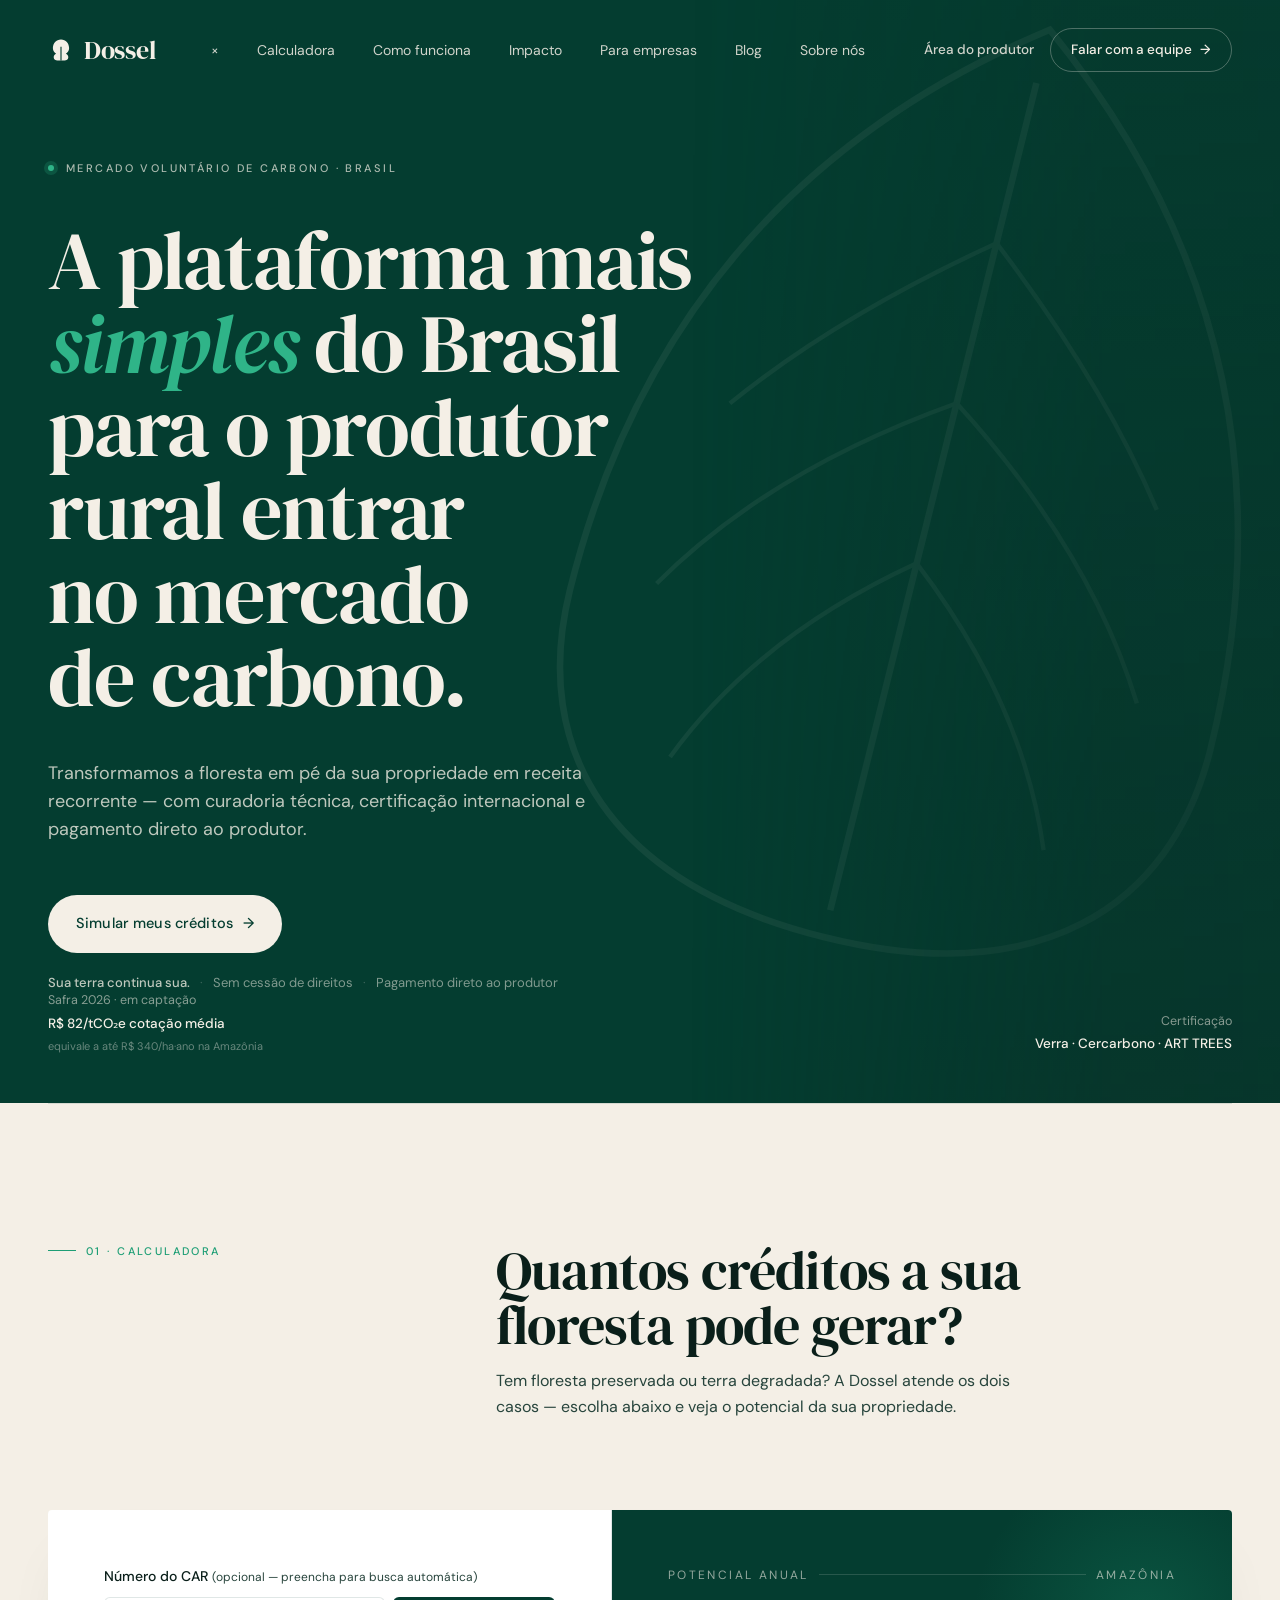
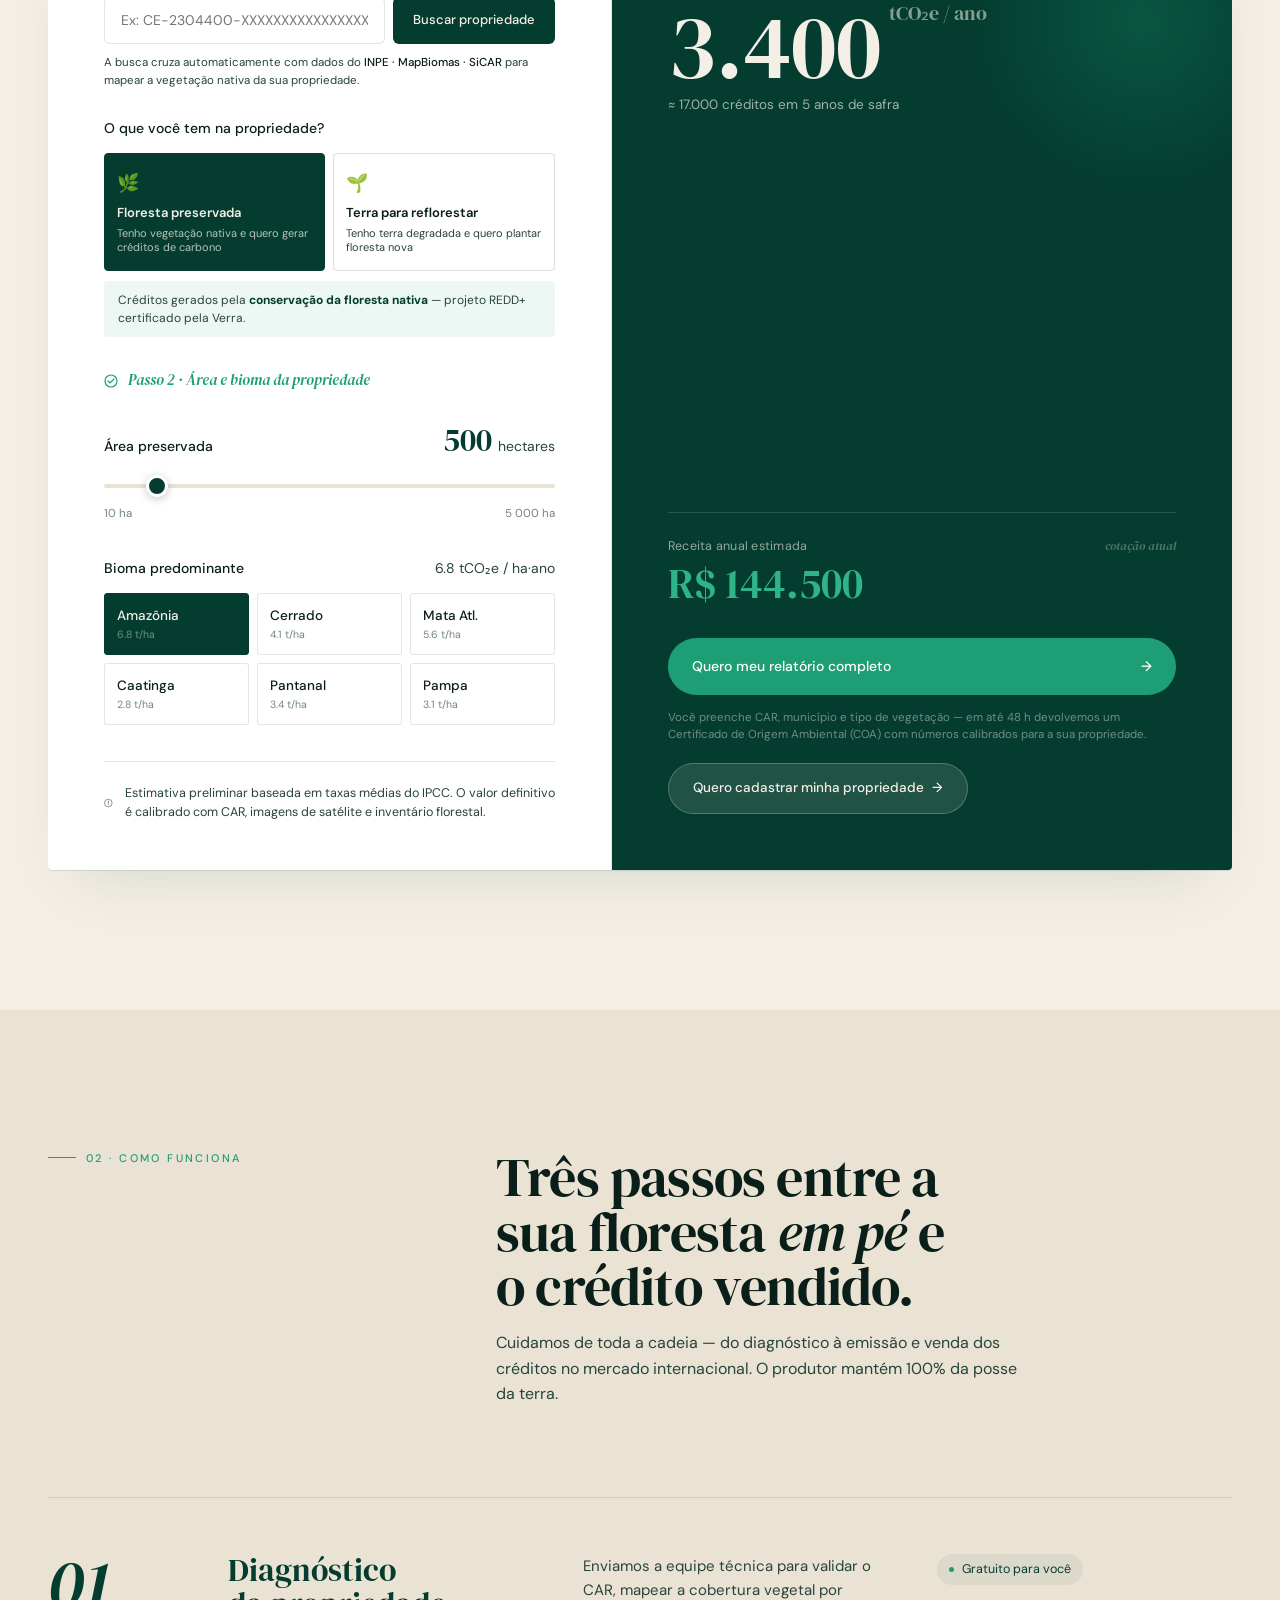
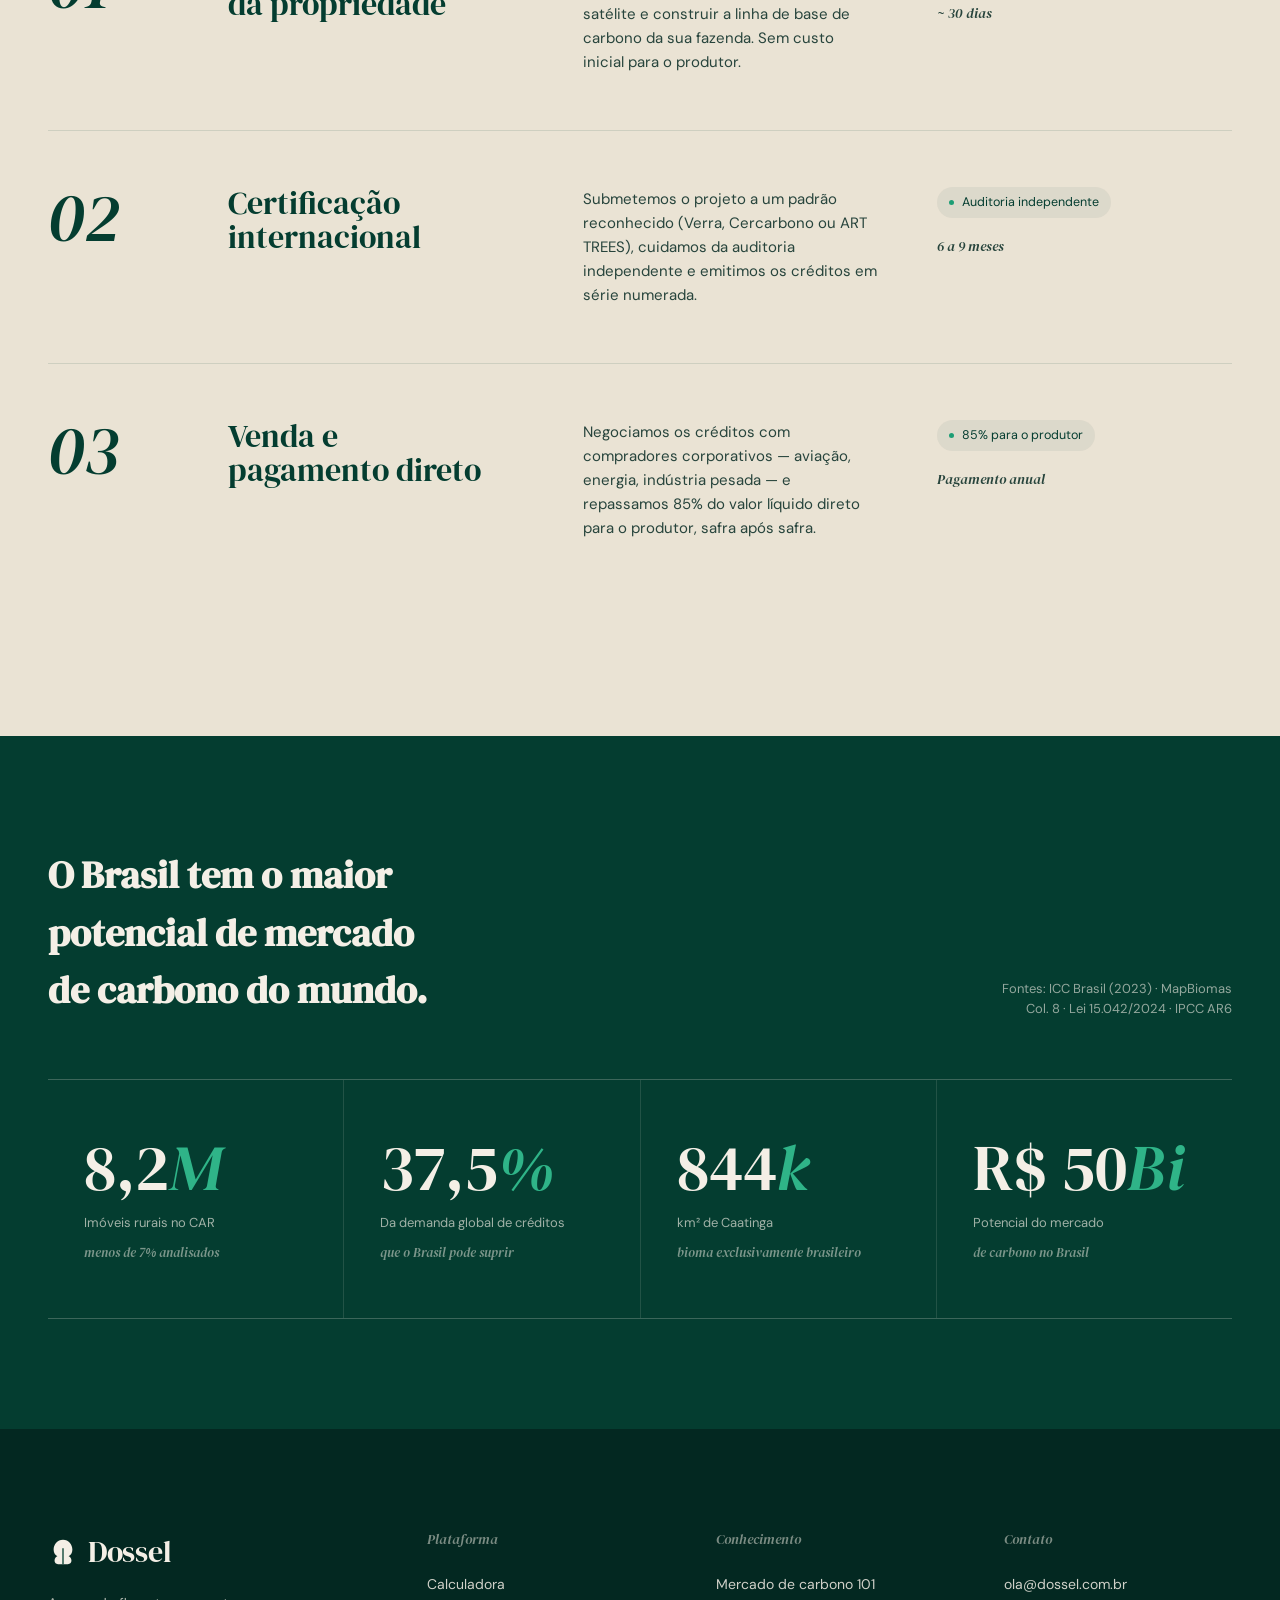
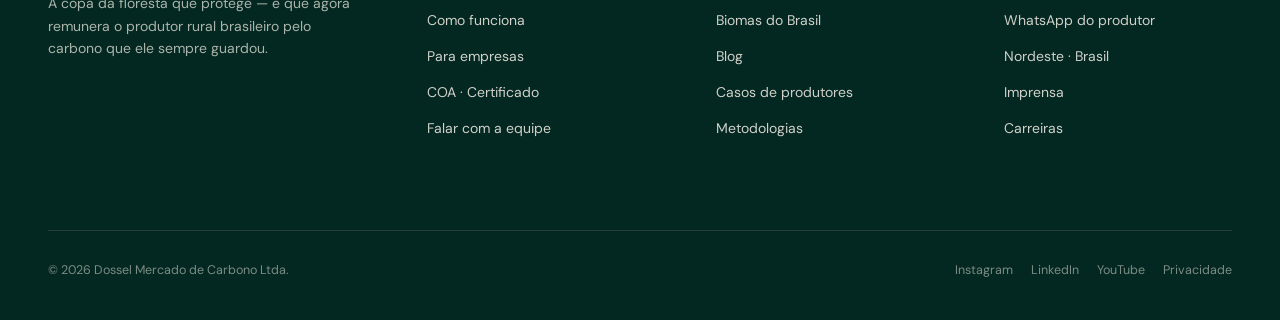
==== commit f3177197: "Adiciona acesso à área do produtor na home e cadastro na tela de login Link "Área do produtor" no me" ====
--- a/index.html
+++ b/index.html
@@ -163,7 +163,25 @@
         color: var(--forest);
         border-color: var(--paper);
       }
+      .nav-login {
+        font-size: 13.5px;
+        font-weight: 500;
+        color: rgba(244, 239, 230, 0.85);
+        padding: 8px 4px;
+      }
+      .nav-login:hover {
+        color: var(--paper);
+      }
+      .nav-login-mobile {
+        display: none;
+      }
       @media (max-width: 900px) {
+        .nav-login {
+          display: none;
+        }
+        .nav-links.open .nav-login-mobile {
+          display: block;
+        }
         .nav-links {
           display: none;
         }
@@ -1064,8 +1082,10 @@
           <a href="para-empresas.html">Para empresas</a>
           <a href="blog.html">Blog</a>
           <a href="sobre-nos.html">Sobre nós</a>
+          <a href="login.html" class="nav-login-mobile">Área do produtor</a>
         </div>
         <div style="display:flex;align-items:center;gap:12px">
+          <a href="login.html" class="nav-login">Área do produtor</a>
           <a href="https://wa.me/5588982261897" class="nav-cta">Falar com a equipe <span aria-hidden="true">→</span></a>
           <button class="nav-hamburger" onclick="abrirMenu()" aria-label="Abrir menu">
             <span></span><span></span><span></span>
